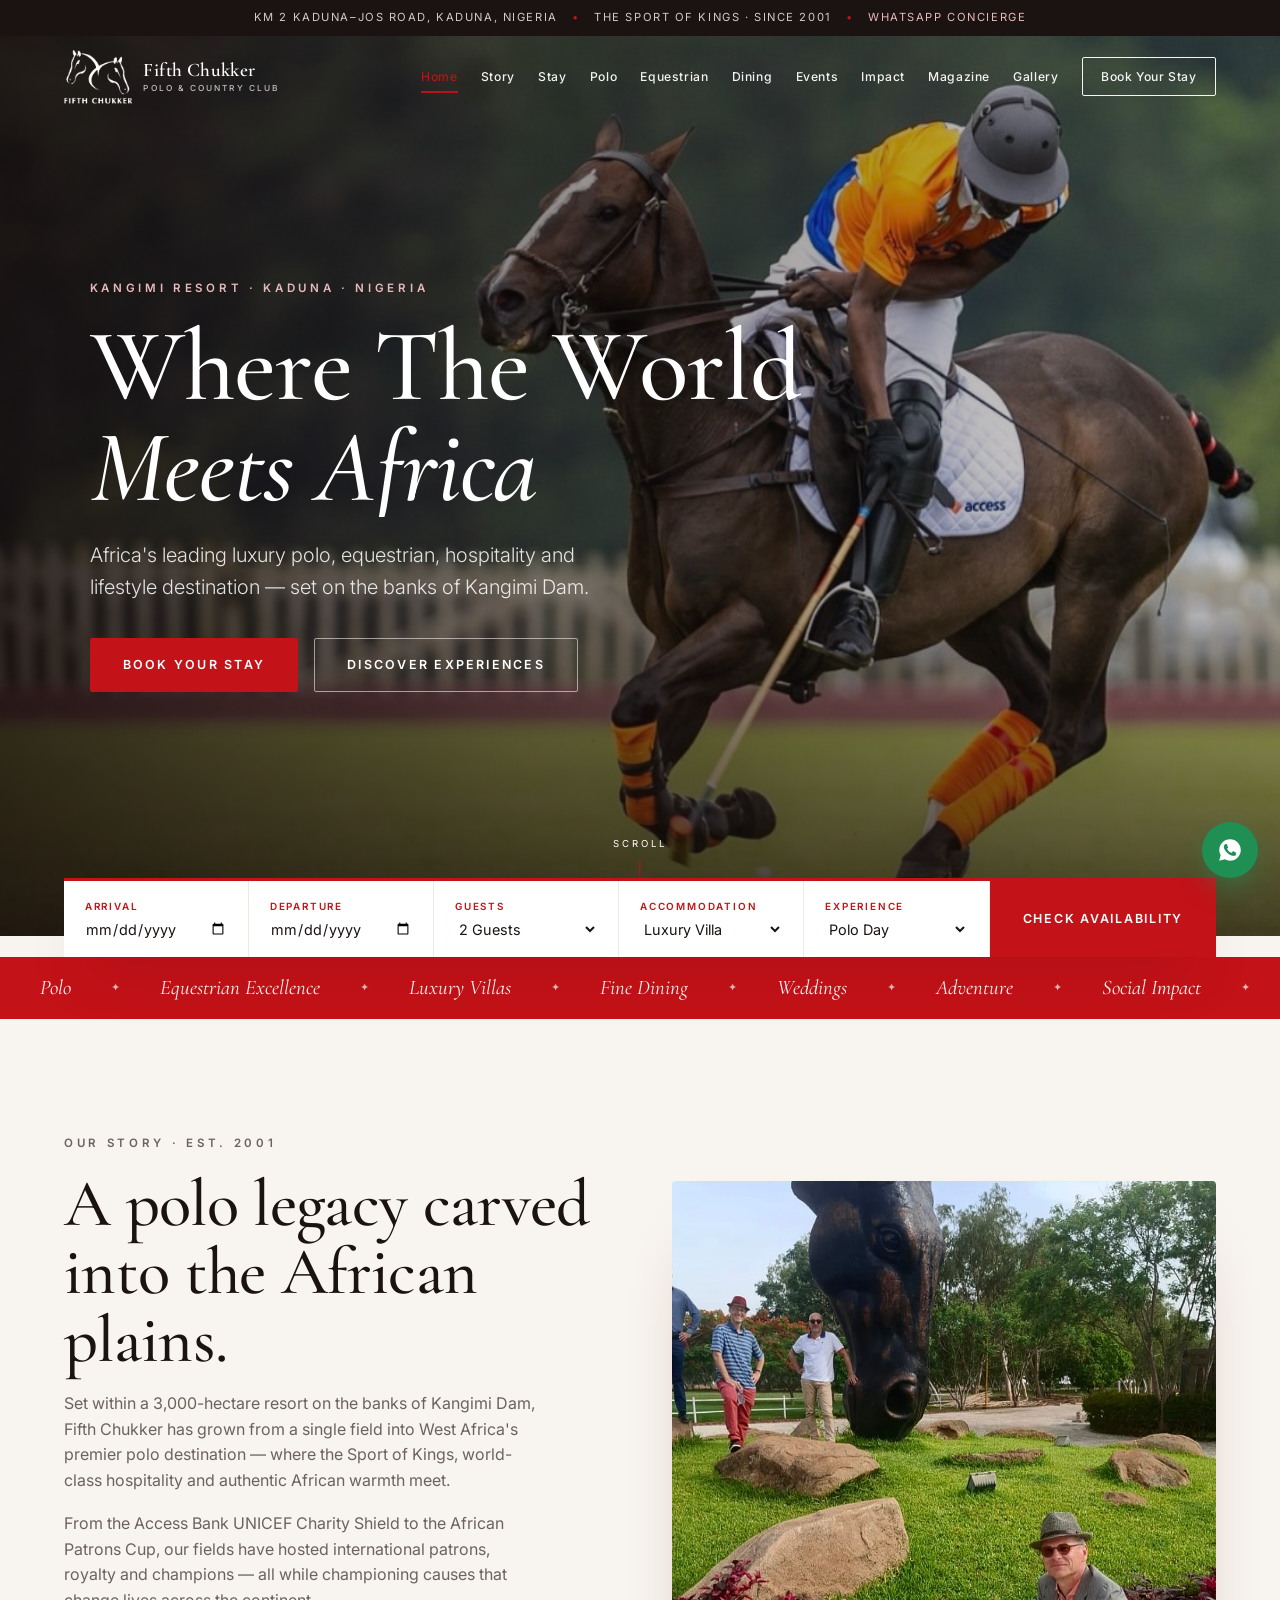
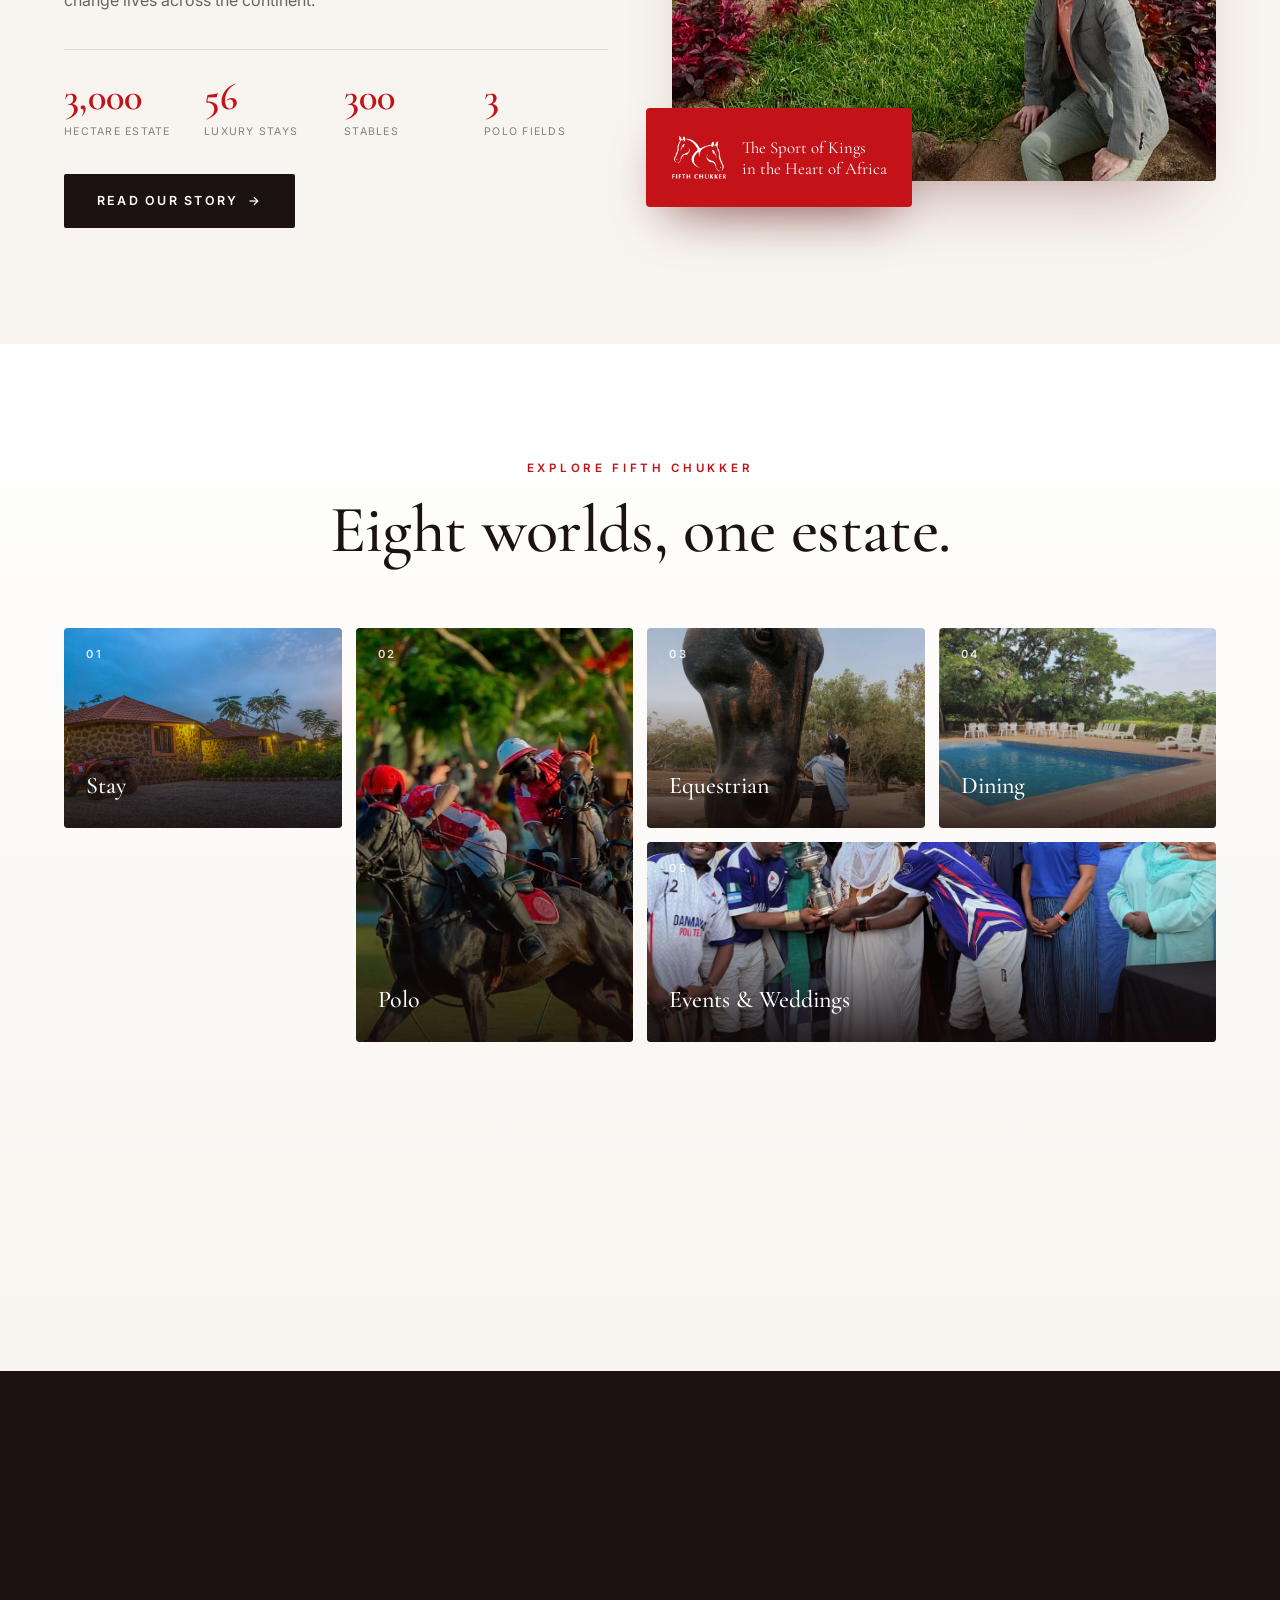
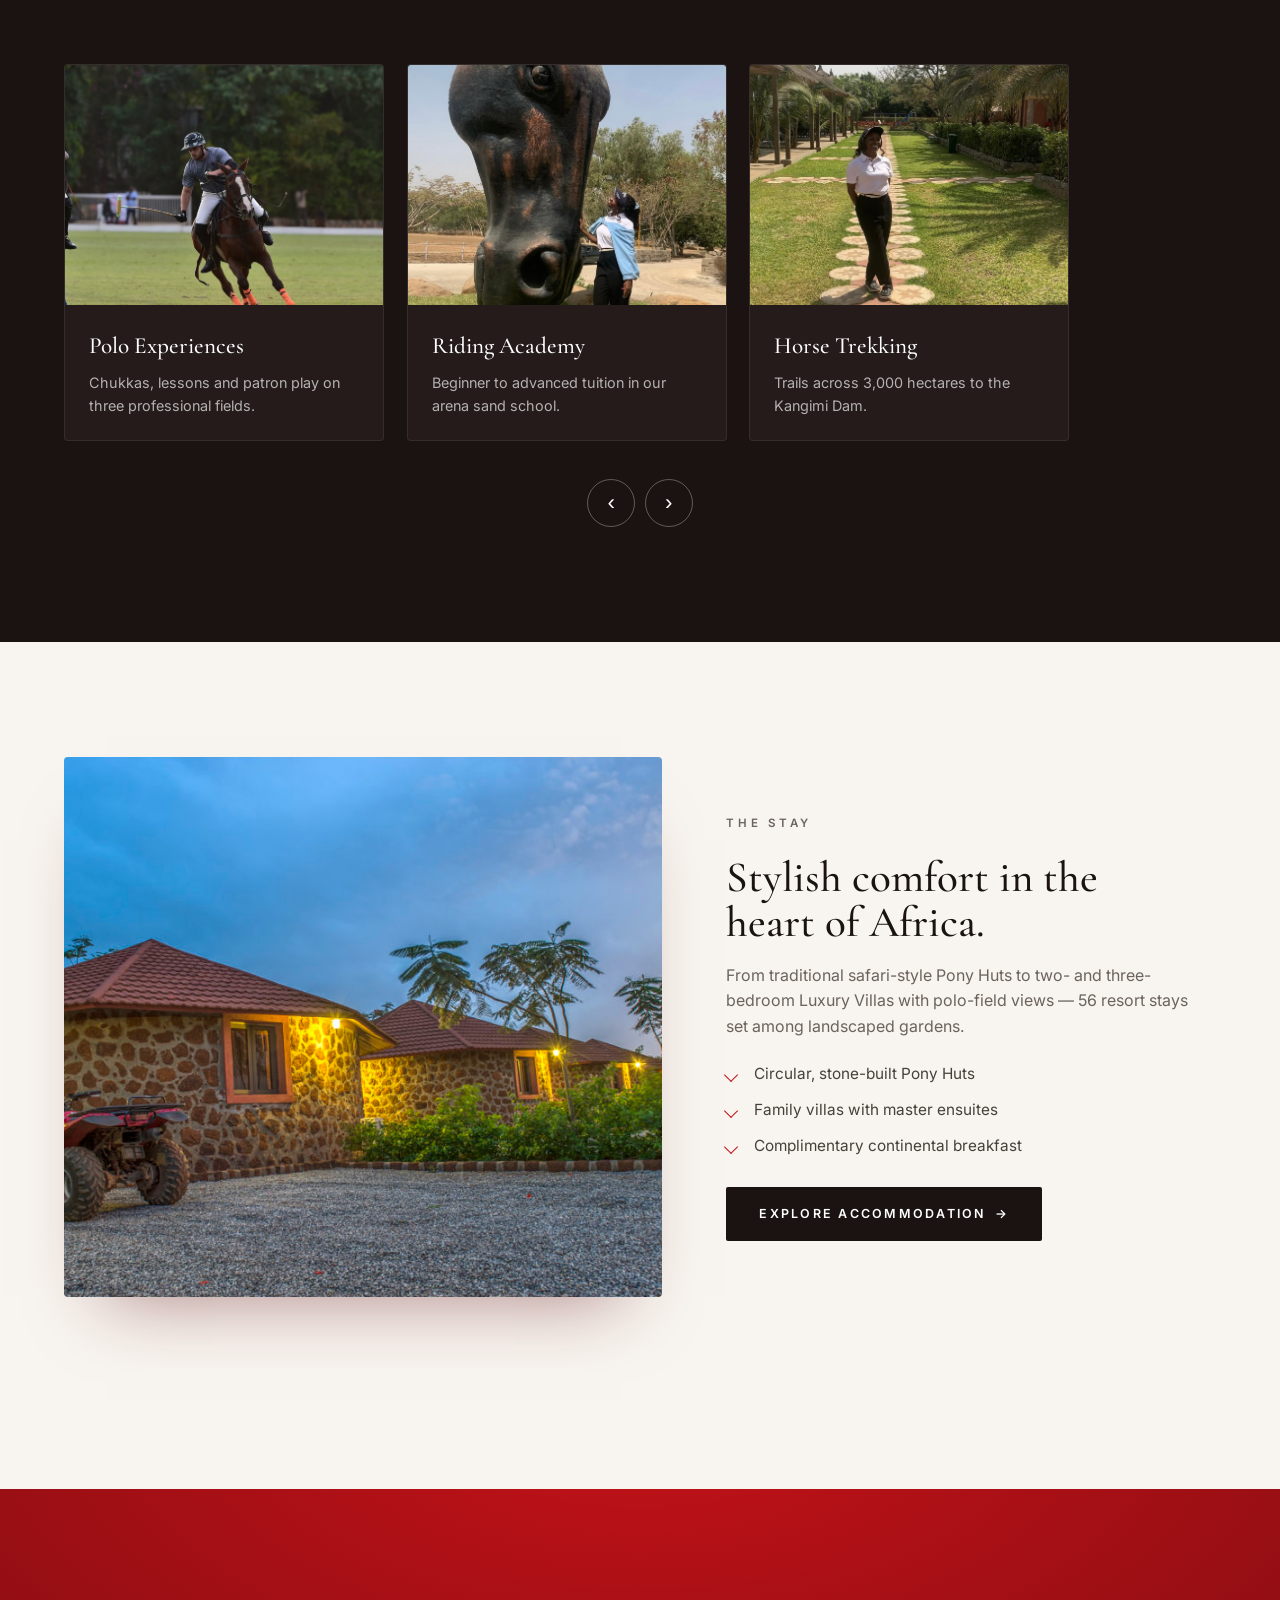
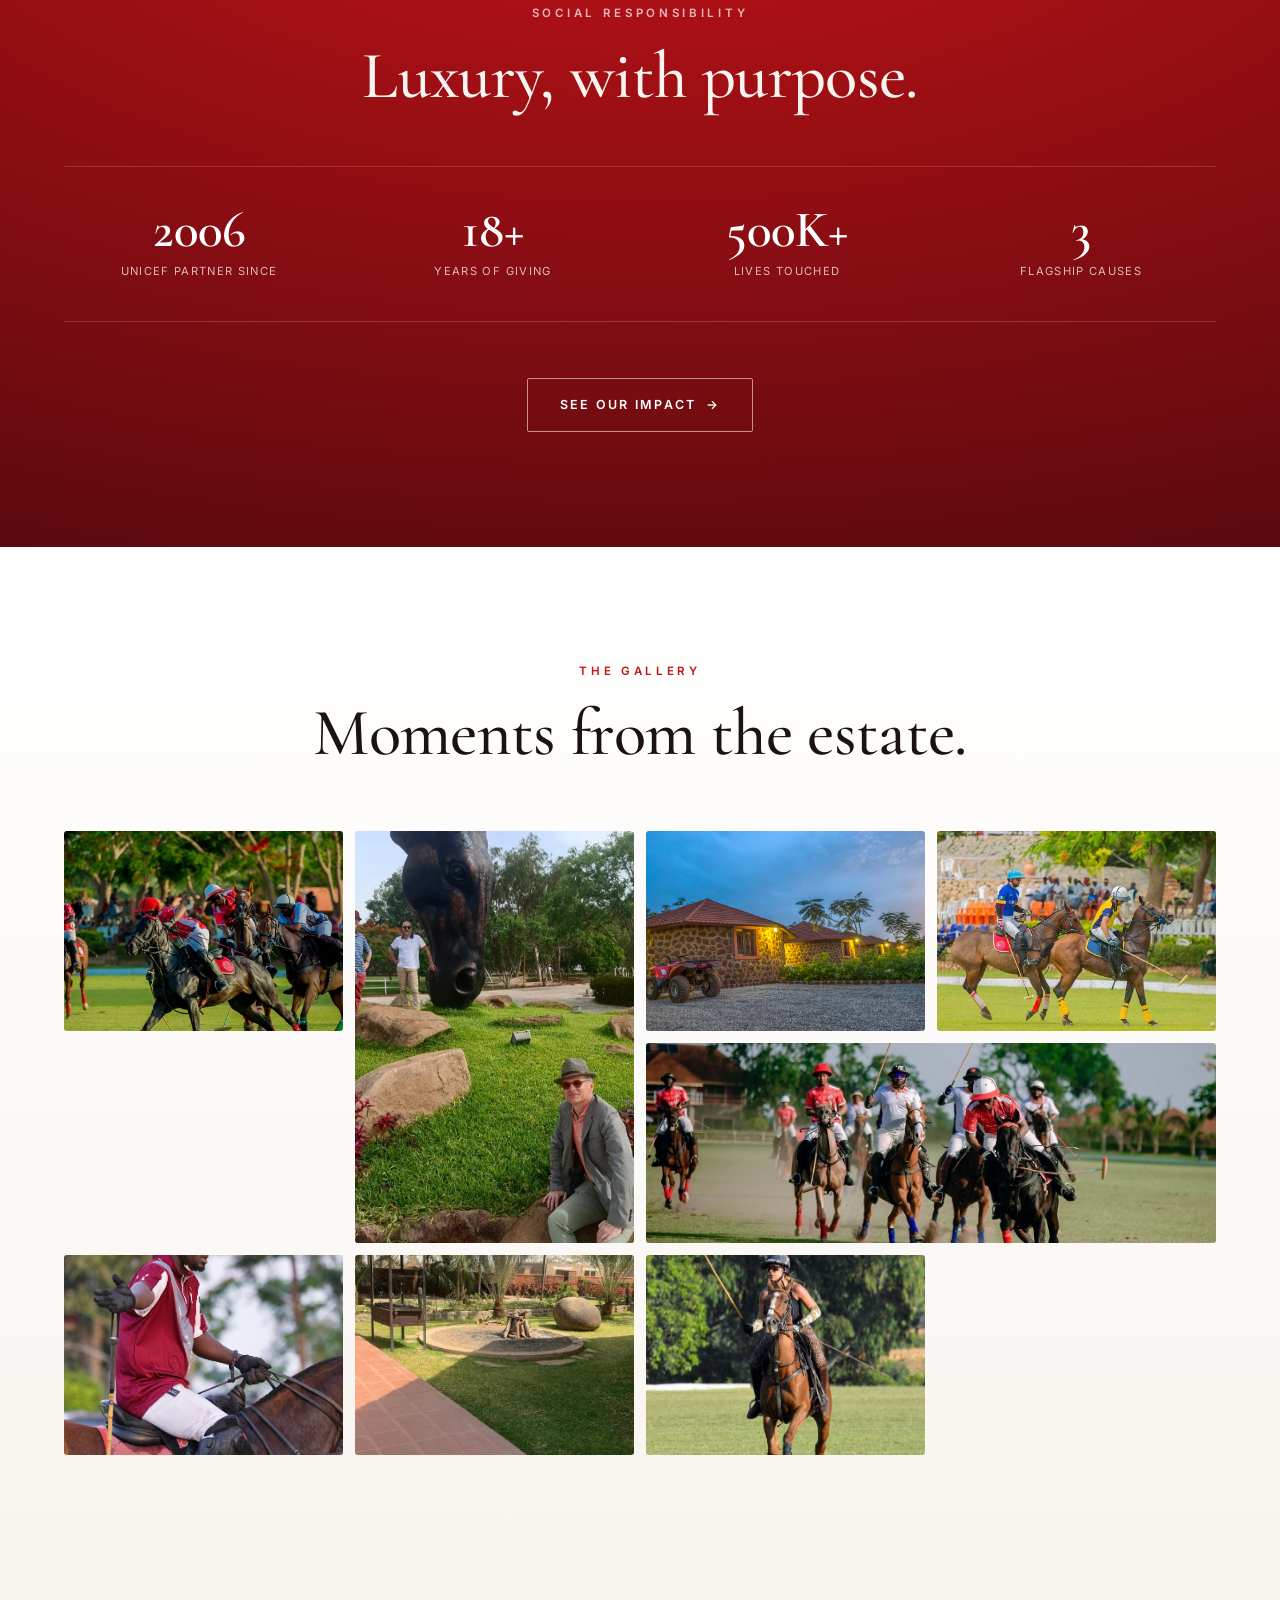
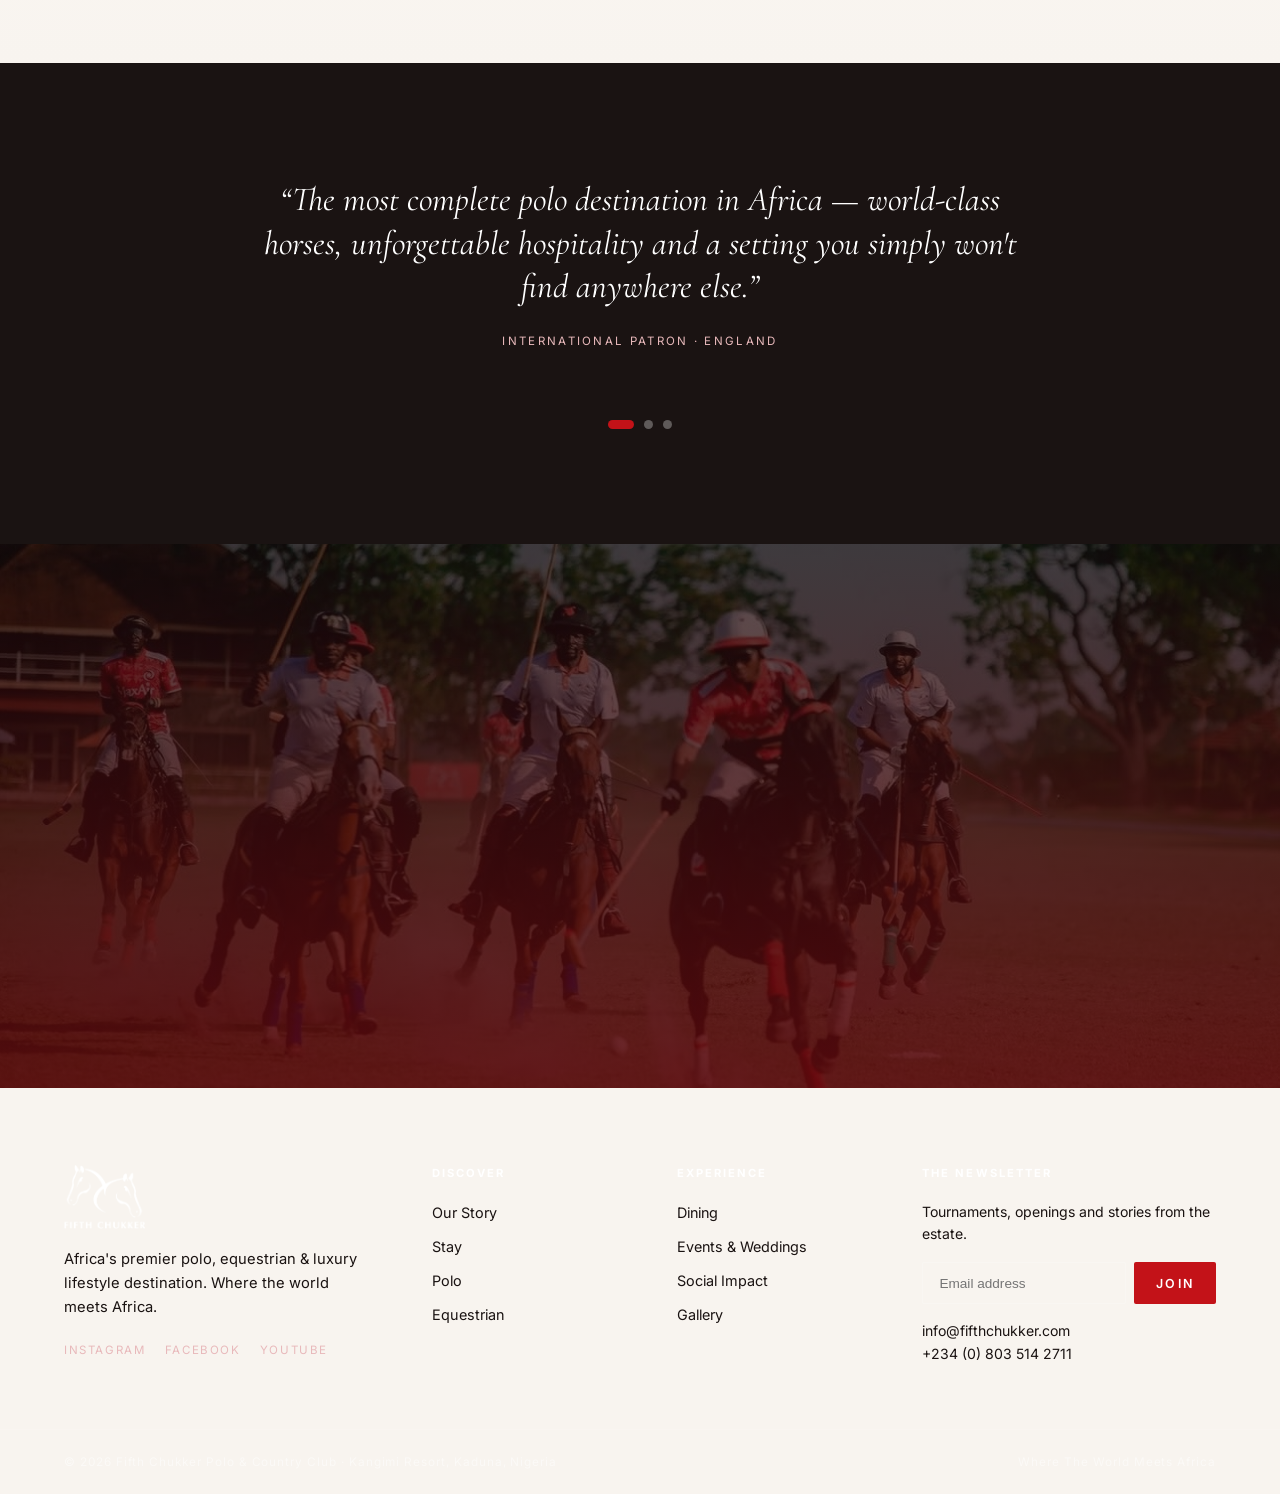
==== index.html @ cc351869 "Fifth Chukker luxury website — full multi-page site 11 pages (Home, Story, Stay, Polo, Equestrian, D" ====
<!DOCTYPE html>
<html lang="en">
<head>
<meta charset="UTF-8" />
<meta name="viewport" content="width=device-width, initial-scale=1.0" />
<title>Fifth Chukker — Africa's Premier Polo, Equestrian & Luxury Lifestyle Destination</title>
<meta name="description" content="Fifth Chukker Polo & Country Club — a world-class luxury polo, equestrian, hospitality and lifestyle destination within Kangimi Resort, Kaduna, Nigeria. Where the world meets Africa." />
<link rel="preconnect" href="https://fonts.googleapis.com" />
<link rel="preconnect" href="https://fonts.gstatic.com" crossorigin />
<link href="https://fonts.googleapis.com/css2?family=Cormorant+Garamond:ital,wght@0,400;0,500;0,600;1,400;1,500&family=Inter:wght@300;400;500;600&display=swap" rel="stylesheet" />
<link rel="preload" as="image" href="assets/hero-polo.jpg" />
<link rel="icon" href="assets/logo.png" />
<link rel="stylesheet" href="styles.css" />
<script src="partials.js" defer></script>
</head>
<body data-page="home">

<header id="site-header"></header>

<!-- ============ HERO (video) ============ -->
<section class="hero" id="home">
  <div class="hero__media">
    <img src="assets/hero-polo.jpg" alt="" class="hero__poster" />
    <video class="hero__video" autoplay muted loop playsinline preload="auto" poster="assets/hero-polo.jpg">
      <source src="assets/hero-video.mp4" type="video/mp4" />
    </video>
    <div class="hero__veil"></div>
  </div>

  <div class="hero__content">
    <p class="eyebrow eyebrow--light">Kangimi Resort · Kaduna · Nigeria</p>
    <h1 class="hero__title">
      <span class="line"><span class="word" style="animation-delay:.05s">Where</span> <span class="word" style="animation-delay:.15s">The</span> <span class="word" style="animation-delay:.25s">World</span></span>
      <span class="line"><em><span class="word" style="animation-delay:.4s">Meets</span> <span class="word" style="animation-delay:.5s">Africa</span></em></span>
    </h1>
    <p class="hero__sub">Africa's leading luxury polo, equestrian, hospitality and lifestyle
      destination — set on the banks of Kangimi Dam.</p>
    <div class="hero__actions">
      <a href="stay.html" class="btn btn--brand">Book Your Stay</a>
      <a href="#explore" class="btn btn--ghost">Discover Experiences</a>
    </div>
  </div>

  <a href="#booking" class="hero__scroll" aria-label="Scroll"><span>Scroll</span><i></i></a>
</section>

<!-- ============ BOOKING BAR ============ -->
<section class="booking" id="booking">
  <form class="booking__bar" data-fake>
    <div class="booking__field"><label>Arrival</label><input type="date" /></div>
    <div class="booking__field"><label>Departure</label><input type="date" /></div>
    <div class="booking__field"><label>Guests</label>
      <select><option>1 Guest</option><option selected>2 Guests</option><option>3 Guests</option><option>4 Guests</option><option>5+ Guests</option></select></div>
    <div class="booking__field"><label>Accommodation</label>
      <select><option>Luxury Villa</option><option>Pony Hut</option><option>Family Villa</option><option>Extended Stay</option></select></div>
    <div class="booking__field"><label>Experience</label>
      <select><option>Polo Day</option><option>Riding Academy</option><option>Horse Trek</option><option>Quad Safari</option><option>Wellness</option></select></div>
    <button class="btn btn--brand booking__submit" type="submit">Check Availability</button>
  </form>
</section>

<!-- ============ MARQUEE ============ -->
<div class="marquee" aria-hidden="true">
  <div class="marquee__track">
    <span>Polo</span><span>Equestrian Excellence</span><span>Luxury Villas</span><span>Fine Dining</span>
    <span>Weddings</span><span>Adventure</span><span>Social Impact</span><span>African Heritage</span>
    <span>Polo</span><span>Equestrian Excellence</span><span>Luxury Villas</span><span>Fine Dining</span>
    <span>Weddings</span><span>Adventure</span><span>Social Impact</span><span>African Heritage</span>
  </div>
</div>

<!-- ============ STORY ============ -->
<section class="section" id="story">
  <div class="split">
    <div class="split__text reveal">
      <p class="eyebrow">Our Story · Est. 2001</p>
      <h2 class="h-display">A polo legacy carved<br />into the African plains.</h2>
      <p>Set within a 3,000-hectare resort on the banks of Kangimi Dam, Fifth Chukker has grown
        from a single field into West Africa's premier polo destination — where the Sport of Kings,
        world-class hospitality and authentic African warmth meet.</p>
      <p>From the Access Bank UNICEF Charity Shield to the African Patrons Cup, our fields have
        hosted international patrons, royalty and champions — all while championing causes that
        change lives across the continent.</p>
      <div class="stats">
        <div class="stat"><span class="stat__num" data-count="3000">0</span><span class="stat__label">Hectare Estate</span></div>
        <div class="stat"><span class="stat__num" data-count="56">0</span><span class="stat__label">Luxury Stays</span></div>
        <div class="stat"><span class="stat__num" data-count="300">0</span><span class="stat__label">Stables</span></div>
        <div class="stat"><span class="stat__num" data-count="3">0</span><span class="stat__label">Polo Fields</span></div>
      </div>
      <div style="margin-top:2rem"><a href="about.html" class="btn btn--dark">Read Our Story <span class="btn-arrow">→</span></a></div>
    </div>
    <div class="split__media reveal">
      <img src="assets/statue-1.jpg" alt="The iconic Fifth Chukker horse sculpture" class="tilt" />
      <div class="badge">
        <img src="assets/logo.png" alt="" />
        <span class="badge-text">The Sport of Kings<br />in the Heart of Africa</span>
      </div>
    </div>
  </div>
</section>

<!-- ============ EXPLORE MOSAIC ============ -->
<section class="section section--cream" id="explore">
  <div class="section__head reveal">
    <p class="eyebrow eyebrow--center">Explore Fifth Chukker</p>
    <h2 class="h-display center">Eight worlds, one estate.</h2>
  </div>
  <div class="mosaic wrap">
    <a href="stay.html" class="ecard reveal" style="background-image:url('assets/huts-dusk.jpg')"><span class="ecard__index">01</span><span class="ecard__go">↗</span><span class="ecard__title">Stay</span></a>
    <a href="polo.html" class="ecard ecard--tall reveal" style="background-image:url('assets/polo-action-1.jpg')"><span class="ecard__index">02</span><span class="ecard__go">↗</span><span class="ecard__title">Polo</span></a>
    <a href="equestrian.html" class="ecard reveal" style="background-image:url('assets/statue-2.jpg')"><span class="ecard__index">03</span><span class="ecard__go">↗</span><span class="ecard__title">Equestrian</span></a>
    <a href="dining.html" class="ecard reveal" style="background-image:url('assets/pool.jpg')"><span class="ecard__index">04</span><span class="ecard__go">↗</span><span class="ecard__title">Dining</span></a>
    <a href="events.html" class="ecard ecard--wide reveal" style="background-image:url('assets/event-ceremony.jpg')"><span class="ecard__index">05</span><span class="ecard__go">↗</span><span class="ecard__title">Events &amp; Weddings</span></a>
    <a href="equestrian.html" class="ecard reveal" style="background-image:url('assets/grounds-garden.jpg')"><span class="ecard__index">06</span><span class="ecard__go">↗</span><span class="ecard__title">Adventure</span></a>
    <a href="impact.html" class="ecard reveal" style="background-image:url('assets/unicef-shield.jpg')"><span class="ecard__index">07</span><span class="ecard__go">↗</span><span class="ecard__title">Social Impact</span></a>
    <a href="magazine.html" class="ecard reveal" style="background-image:url('assets/polo-lady.jpg')"><span class="ecard__index">08</span><span class="ecard__go">↗</span><span class="ecard__title">Magazine</span></a>
  </div>
</section>

<!-- ============ SIGNATURE EXPERIENCES ============ -->
<section class="section--dark signature">
  <div class="section__head reveal">
    <p class="eyebrow eyebrow--center eyebrow--light">Signature Experiences</p>
    <h2 class="h-display center light">Something for every soul.</h2>
  </div>
  <div class="rail">
    <article class="xcard reveal"><img src="assets/polo-single.jpg" alt=""><div class="xcard__body"><h3>Polo Experiences</h3><p>Chukkas, lessons and patron play on three professional fields.</p></div></article>
    <article class="xcard reveal"><img src="assets/statue-2.jpg" alt=""><div class="xcard__body"><h3>Riding Academy</h3><p>Beginner to advanced tuition in our arena sand school.</p></div></article>
    <article class="xcard reveal"><img src="assets/grounds-path.jpg" alt=""><div class="xcard__body"><h3>Horse Trekking</h3><p>Trails across 3,000 hectares to the Kangimi Dam.</p></div></article>
    <article class="xcard reveal"><img src="assets/polo-action-4.jpg" alt=""><div class="xcard__body"><h3>Bike Polo</h3><p>Team-building and corporate polo with a twist.</p></div></article>
    <article class="xcard reveal"><img src="assets/grounds-garden.jpg" alt=""><div class="xcard__body"><h3>Quad Bike Safari</h3><p>Guided off-road adventure through the reserve.</p></div></article>
    <article class="xcard reveal"><img src="assets/pool.jpg" alt=""><div class="xcard__body"><h3>Pool &amp; Tennis</h3><p>Two all-weather courts and a poolside lounge.</p></div></article>
  </div>
  <div class="rail__nav">
    <button onclick="railScroll(this,-1)" aria-label="Previous">‹</button>
    <button onclick="railScroll(this,1)" aria-label="Next">›</button>
  </div>
</section>

<!-- ============ STAY PREVIEW ============ -->
<section class="section" id="stay">
  <div class="feature reveal">
    <div class="feature__media"><img src="assets/huts-dusk.jpg" alt="Pony Huts at dusk" class="tilt" /></div>
    <div class="feature__text">
      <p class="eyebrow">The Stay</p>
      <h3 class="h-mid">Stylish comfort in the<br />heart of Africa.</h3>
      <p>From traditional safari-style Pony Huts to two- and three-bedroom Luxury Villas with
        polo-field views — 56 resort stays set among landscaped gardens.</p>
      <ul class="ticks">
        <li>Circular, stone-built Pony Huts</li>
        <li>Family villas with master ensuites</li>
        <li>Complimentary continental breakfast</li>
      </ul>
      <a href="stay.html" class="btn btn--dark">Explore Accommodation <span class="btn-arrow">→</span></a>
    </div>
  </div>
</section>

<!-- ============ IMPACT BAND ============ -->
<section class="section--brand">
  <div class="section__head reveal">
    <p class="eyebrow eyebrow--center eyebrow--light">Social Responsibility</p>
    <h2 class="h-display center light">Luxury, with purpose.</h2>
  </div>
  <div class="metrics wrap reveal">
    <div class="metric"><span class="metric__num" data-count="2006" data-plain="1">0</span><span class="metric__label">UNICEF partner since</span></div>
    <div class="metric"><span class="metric__num" data-count="18" data-suffix="+">0</span><span class="metric__label">Years of giving</span></div>
    <div class="metric"><span class="metric__num" data-count="500" data-suffix="K+">0</span><span class="metric__label">Lives touched</span></div>
    <div class="metric"><span class="metric__num" data-count="3">0</span><span class="metric__label">Flagship causes</span></div>
  </div>
  <div style="text-align:center" class="reveal"><a href="impact.html" class="btn btn--ghost">See Our Impact <span class="btn-arrow">→</span></a></div>
</section>

<!-- ============ GALLERY PREVIEW ============ -->
<section class="section section--cream">
  <div class="section__head reveal">
    <p class="eyebrow eyebrow--center">The Gallery</p>
    <h2 class="h-display center">Moments from the estate.</h2>
  </div>
  <div class="ggrid reveal">
    <figure class="gitem" data-cat="polo"><img src="assets/polo-action-1.jpg" alt="Polo match"></figure>
    <figure class="gitem g-tall" data-cat="horses"><img src="assets/statue-1.jpg" alt="Horse sculpture"></figure>
    <figure class="gitem" data-cat="stay"><img src="assets/huts-dusk.jpg" alt="Pony huts"></figure>
    <figure class="gitem" data-cat="polo"><img src="assets/polo-action-2.jpg" alt="Polo crowd"></figure>
    <figure class="gitem g-wide" data-cat="polo"><img src="assets/polo-action-5.jpg" alt="Polo pack"></figure>
    <figure class="gitem" data-cat="people"><img src="assets/polo-player-1.jpg" alt="Polo player"></figure>
    <figure class="gitem" data-cat="estate"><img src="assets/grounds-garden.jpg" alt="Estate garden"></figure>
    <figure class="gitem" data-cat="people"><img src="assets/polo-lady.jpg" alt="Lady polo player"></figure>
  </div>
  <div style="text-align:center;margin-top:2.4rem" class="reveal"><a href="gallery.html" class="btn btn--dark">View Full Gallery <span class="btn-arrow">→</span></a></div>
</section>

<!-- ============ TESTIMONIALS ============ -->
<section class="section--dark quotes">
  <div class="quotes__rail">
    <blockquote class="quote is-active"><p>“The most complete polo destination in Africa — world-class horses, unforgettable hospitality and a setting you simply won't find anywhere else.”</p><cite>International Patron · England</cite></blockquote>
    <blockquote class="quote"><p>“We hosted our corporate retreat here and our team still talks about it. Polo by day, fine dining by night, magic throughout.”</p><cite>Group Executive · Lagos</cite></blockquote>
    <blockquote class="quote"><p>“A wedding under the flame trees with horses on the field — pure cinema. Fifth Chukker gave us the day of our lives.”</p><cite>Newlyweds · Abuja</cite></blockquote>
  </div>
  <div class="quotes__dots"></div>
</section>

<!-- ============ CTA BAND ============ -->
<section class="ctaband">
  <img src="assets/polo-golden.jpg" alt="" class="ctaband__bg" />
  <div class="ctaband__veil"></div>
  <div class="reveal">
    <p class="eyebrow eyebrow--center eyebrow--light">Begin Your Story</p>
    <h2 class="h-display light">Where the world<br />meets Africa.</h2>
    <p>Reserve your stay, plan an event, or join us on the field. Our concierge is ready.</p>
    <div class="hero__actions" style="justify-content:center">
      <a href="stay.html" class="btn btn--brand">Book Your Stay</a>
      <a href="contact.html" class="btn btn--ghost">Contact Concierge</a>
    </div>
  </div>
</section>

<footer id="site-footer"></footer>
</body>
</html>
---- styles.css ----
/* =========================================================
   FIFTH CHUKKER — Polo & Country Club
   Global stylesheet · brand red #C31218
   ========================================================= */
:root{
  --brand:#C31218;        /* logo red */
  --brand-2:#9E0E13;      /* deeper red */
  --wine:#5A0A0E;         /* darkest red */
  --ink:#1A1312;          /* warm near-black */
  --charcoal:#241b1a;
  --ivory:#F8F4EF;
  --cream:#FBF8F4;
  --sand:#EBE1D4;
  --stone:#C2B8AD;
  --gold:#B68A3E;         /* restrained luxury accent */
  --muted:#6c635d;
  --serif:'Cormorant Garamond', Georgia, serif;
  --sans:'Inter', system-ui, sans-serif;
  --ease:cubic-bezier(.22,.61,.36,1);
  --maxw:1280px;
}
*{box-sizing:border-box;margin:0;padding:0}
html{scroll-behavior:smooth}
body{font-family:var(--sans);color:var(--ink);background:var(--ivory);line-height:1.6;
  -webkit-font-smoothing:antialiased;overflow-x:hidden}
img{display:block;width:100%;height:100%;object-fit:cover}
a{color:inherit;text-decoration:none}
em{font-style:italic}
::selection{background:var(--brand);color:#fff}

/* ---------- scroll progress ---------- */
.progress{position:fixed;top:0;left:0;height:3px;width:0;z-index:100;
  background:linear-gradient(90deg,var(--brand),var(--gold))}

/* ---------- typography ---------- */
.h-display{font-family:var(--serif);font-weight:500;line-height:1.02;
  font-size:clamp(2.4rem,5.2vw,4.4rem);letter-spacing:-.01em}
.h-mid{font-family:var(--serif);font-weight:500;line-height:1.05;font-size:clamp(1.8rem,3.4vw,2.7rem)}
.center{text-align:center}.light{color:var(--ivory)}.light-muted{color:rgba(248,244,239,.78)}
.eyebrow{font-family:var(--sans);font-size:.72rem;font-weight:600;letter-spacing:.32em;
  text-transform:uppercase;color:var(--brand);margin-bottom:1.2rem}
.eyebrow--center{text-align:center}
.eyebrow--light{color:#e8b9bb}.eyebrow--gold{color:var(--gold)}
.section{padding:clamp(4.5rem,9vw,8rem) clamp(1.2rem,5vw,4rem);max-width:var(--maxw);margin:0 auto}
.section__head{max-width:780px;margin:0 auto clamp(2.5rem,5vw,4rem)}
.section__lede{max-width:640px;margin:1.2rem auto 0;color:var(--muted);font-size:1.05rem}
.section--cream{background:linear-gradient(180deg,#fff,var(--ivory))}
.section--dark{background:var(--ink);color:#fff;padding:clamp(4.5rem,9vw,8rem) clamp(1.2rem,5vw,4rem)}
.section--dark .section__head{max-width:780px;margin:0 auto clamp(2.5rem,5vw,4rem)}
.section--brand{background:radial-gradient(130% 120% at 50% -10%,var(--brand),var(--wine));color:#fff;
  padding:clamp(4.5rem,9vw,8rem) clamp(1.2rem,5vw,4rem)}
.section--brand .section__head{max-width:780px;margin:0 auto clamp(2.5rem,5vw,3.5rem)}
.wrap{max-width:var(--maxw);margin:0 auto}

/* ---------- buttons ---------- */
.btn{display:inline-flex;align-items:center;justify-content:center;gap:.6rem;font-family:var(--sans);
  font-size:.78rem;font-weight:600;letter-spacing:.18em;text-transform:uppercase;padding:1rem 2rem;
  border:1px solid transparent;cursor:pointer;transition:.4s var(--ease);border-radius:2px}
.btn--brand{background:var(--brand);color:#fff}
.btn--brand:hover{background:var(--brand-2);transform:translateY(-2px);box-shadow:0 14px 32px -12px rgba(195,18,24,.6)}
.btn--ghost{border-color:rgba(255,255,255,.55);color:#fff}
.btn--ghost:hover{background:#fff;color:var(--brand)}
.btn--ghost-dark{border-color:var(--brand);color:var(--brand)}
.btn--ghost-dark:hover{background:var(--brand);color:#fff}
.btn--dark{background:var(--ink);color:#fff}
.btn--dark:hover{background:var(--brand);transform:translateY(-2px)}
.btn--block{width:100%}
.btn-arrow{transition:transform .35s var(--ease)}
.btn:hover .btn-arrow{transform:translateX(4px)}

/* ---------- topbar ---------- */
.topbar{background:var(--ink);color:rgba(248,244,239,.82);font-size:.7rem;letter-spacing:.14em;
  text-transform:uppercase;display:flex;gap:.9rem;align-items:center;justify-content:center;
  padding:.55rem 1rem;flex-wrap:wrap}
.topbar__dot{color:var(--brand)}
.topbar__link{color:#e8b9bb}.topbar__link:hover{color:#fff}

/* ---------- nav ---------- */
.nav{position:sticky;top:0;z-index:50;background:transparent;transition:.45s var(--ease)}
.nav.scrolled{background:rgba(248,244,239,.97);box-shadow:0 1px 0 rgba(0,0,0,.07);backdrop-filter:blur(10px)}
.nav__inner{max-width:1400px;margin:0 auto;display:flex;align-items:center;justify-content:space-between;
  padding:.9rem clamp(1.2rem,5vw,4rem)}
.brand{display:flex;align-items:center;gap:.7rem}
.brand__logo{width:auto;height:54px;width:auto;transition:.4s}
.brand__logo--white{filter:brightness(0) invert(1)}
.nav:not(.scrolled) .brand__logo{filter:brightness(0) invert(1)}
.nav.scrolled .brand__logo{filter:none}
.brand__txt{display:flex;flex-direction:column;line-height:1;color:#fff;transition:.4s}
.nav.scrolled .brand__txt{color:var(--ink)}
.brand__txt b{font-family:var(--serif);font-size:1.2rem;font-weight:600;letter-spacing:.02em}
.brand__txt small{font-size:.52rem;font-weight:500;letter-spacing:.26em;text-transform:uppercase;opacity:.72;margin-top:.25rem}
.nav__links{display:flex;align-items:center;gap:1.45rem}
.nav__links a{position:relative;font-size:.76rem;font-weight:500;letter-spacing:.05em;color:#fff;opacity:.94;transition:.3s}
.nav.scrolled .nav__links a{color:var(--ink)}
.nav__links a:not(.nav__cta)::after{content:"";position:absolute;left:0;bottom:-6px;width:0;height:1.5px;
  background:var(--brand);transition:.35s var(--ease)}
.nav__links a:not(.nav__cta):hover::after,.nav__links a.is-active::after{width:100%}
.nav__links a:hover{color:var(--brand)}
.nav.scrolled .nav__links a.is-active,.nav__links a.is-active{color:var(--brand)}
.nav__cta{border:1px solid currentColor;padding:.55rem 1.15rem;border-radius:2px;color:#fff!important}
.nav.scrolled .nav__cta{color:var(--brand)!important;border-color:var(--brand)}
.nav__cta:hover{background:var(--brand);color:#fff!important;border-color:var(--brand)}
.nav__burger{display:none;flex-direction:column;gap:5px;background:none;border:0;cursor:pointer;padding:6px;z-index:56}
.nav__burger span{width:26px;height:2px;background:#fff;transition:.3s}
.nav.scrolled .nav__burger span{background:var(--ink)}
.nav__burger.open span{background:#fff}
.nav__burger.open span:nth-child(1){transform:translateY(7px) rotate(45deg)}
.nav__burger.open span:nth-child(2){opacity:0}
.nav__burger.open span:nth-child(3){transform:translateY(-7px) rotate(-45deg)}

/* ========== HOME HERO (video) ========== */
.hero{position:relative;height:100vh;min-height:640px;display:flex;align-items:center;
  margin-top:calc(-1 * (54px + 1.8rem));padding:0 clamp(1.2rem,7vw,7rem);overflow:hidden}
.hero__media{position:absolute;inset:0;z-index:-2;background:#1A1312}
.hero__media img,.hero__media video{position:absolute;inset:0;width:100%;height:100%;object-fit:cover}
.hero__poster{z-index:1;transition:opacity 1.2s var(--ease)}
.hero__video{z-index:2;opacity:0;transition:opacity 1.4s var(--ease)}
.hero__video.ready{opacity:1}
.hero__veil{position:absolute;inset:0;z-index:3;
  background:linear-gradient(100deg,rgba(20,10,10,.8) 0%,rgba(20,10,10,.42) 45%,rgba(20,10,10,.12) 100%),
             linear-gradient(0deg,rgba(20,10,10,.72),transparent 42%)}
.hero__content{position:relative;z-index:4;max-width:760px;color:#fff}
.hero__title{font-family:var(--serif);font-weight:500;font-size:clamp(2.9rem,8vw,6.6rem);line-height:.98;
  letter-spacing:-.01em;margin:.4rem 0 1.4rem}
.hero__title em{color:#fff}
.hero__title .word{display:inline-block;opacity:0;transform:translateY(110%) rotate(4deg);
  animation:wordUp .9s var(--ease) forwards}
.hero__title .line{display:block;overflow:hidden}
@keyframes wordUp{to{opacity:1;transform:none}}
.hero__sub{font-size:clamp(1rem,1.6vw,1.25rem);max-width:540px;color:rgba(255,255,255,.86);font-weight:300;margin-bottom:2.2rem;
  opacity:0;animation:fadeUp .8s var(--ease) .7s forwards}
.hero__actions{display:flex;gap:1rem;flex-wrap:wrap;opacity:0;animation:fadeUp .8s var(--ease) .9s forwards}
@keyframes fadeUp{from{opacity:0;transform:translateY(20px)}to{opacity:1;transform:none}}
.hero__scroll{position:absolute;bottom:1.8rem;left:50%;transform:translateX(-50%);z-index:4;
  display:flex;flex-direction:column;align-items:center;gap:.6rem;color:#fff;font-size:.6rem;letter-spacing:.3em;text-transform:uppercase}
.hero__scroll i{width:1px;height:46px;background:linear-gradient(var(--brand),transparent);animation:scrolldown 2s var(--ease) infinite}
@keyframes scrolldown{0%{transform:scaleY(0);transform-origin:top}45%{transform:scaleY(1);transform-origin:top}
  55%{transform:scaleY(1);transform-origin:bottom}100%{transform:scaleY(0);transform-origin:bottom}}
.hero__sound{position:absolute;right:clamp(1.2rem,5vw,3rem);bottom:2rem;z-index:5;width:44px;height:44px;border-radius:50%;
  border:1px solid rgba(255,255,255,.4);background:rgba(0,0,0,.25);color:#fff;cursor:pointer;display:none}

/* ========== PAGE HERO (inner pages) ========== */
.phero{position:relative;height:60vh;min-height:440px;display:flex;align-items:flex-end;
  margin-top:calc(-1 * (54px + 1.8rem));padding:0 clamp(1.2rem,7vw,6rem) clamp(2.5rem,5vw,4rem);overflow:hidden}
.phero__media{position:absolute;inset:0;z-index:-2;background:#1A1312}
.phero__media img,.phero__media video{position:absolute;inset:0;width:100%;height:100%;object-fit:cover}
.phero__veil{position:absolute;inset:0;z-index:1;
  background:linear-gradient(0deg,rgba(20,10,10,.82),rgba(20,10,10,.25) 60%,rgba(20,10,10,.45))}
.phero__content{position:relative;z-index:2;max-width:820px;color:#fff}
.phero__title{font-family:var(--serif);font-weight:500;font-size:clamp(2.6rem,6.5vw,5rem);line-height:1;margin:.5rem 0 .9rem}
.phero__sub{font-size:clamp(1rem,1.5vw,1.2rem);max-width:560px;color:rgba(255,255,255,.85);font-weight:300}
.crumbs{font-size:.7rem;letter-spacing:.18em;text-transform:uppercase;color:#e8b9bb;margin-top:1.4rem}
.crumbs a:hover{color:#fff}

/* ---------- marquee ---------- */
.marquee{background:var(--brand);color:#fff;overflow:hidden;white-space:nowrap;padding:.9rem 0;display:flex}
.marquee__track{display:inline-flex;gap:2.5rem;align-items:center;animation:marq 28s linear infinite;padding-left:2.5rem}
.marquee span{font-family:var(--serif);font-size:1.3rem;font-style:italic;display:inline-flex;gap:2.5rem;align-items:center}
.marquee span::after{content:"✦";font-size:.7rem;color:#e8b9bb;font-style:normal}
@keyframes marq{to{transform:translateX(-50%)}}

/* ---------- booking bar ---------- */
.booking{position:relative;z-index:5;max-width:var(--maxw);margin:-3.6rem auto 0;padding:0 clamp(1.2rem,5vw,4rem)}
.booking__bar{background:#fff;box-shadow:0 30px 60px -28px rgba(90,10,14,.35);border-top:3px solid var(--brand);
  display:grid;grid-template-columns:repeat(5,1fr) auto}
.booking__field{display:flex;flex-direction:column;gap:.35rem;padding:1.1rem 1.3rem;border-right:1px solid #eeeae3}
.booking__field label{font-size:.62rem;letter-spacing:.18em;text-transform:uppercase;color:var(--brand);font-weight:600}
.booking__field input,.booking__field select{border:0;font-family:var(--sans);font-size:.9rem;color:var(--ink);background:none;outline:none;width:100%}
.booking__submit{border-radius:0;letter-spacing:.14em}

/* ---------- story / split ---------- */
.split{display:grid;grid-template-columns:1fr 1fr;gap:clamp(2rem,5vw,5rem);align-items:center}
.split--rev .split__media{order:2}
.split__text p{color:var(--muted);margin-bottom:1.1rem;max-width:48ch}
.split__media{position:relative}
.split__media img{border-radius:4px;height:clamp(400px,52vw,600px);box-shadow:0 40px 70px -42px rgba(90,10,14,.45)}
.split__text h2,.split__text h3{margin:.4rem 0 1.1rem}
.tilt{transition:transform .4s var(--ease)}

.stats{display:grid;grid-template-columns:repeat(4,1fr);gap:1rem;margin-top:2.2rem;border-top:1px solid #e3d9cc;padding-top:1.8rem}
.stat__num{display:block;font-family:var(--serif);font-size:clamp(1.8rem,3vw,2.6rem);color:var(--brand);font-weight:600;line-height:1}
.stat__label{font-size:.66rem;letter-spacing:.12em;text-transform:uppercase;color:#8a8077}
.badge{position:absolute;bottom:-26px;left:-26px;background:var(--brand);color:#fff;padding:1.4rem 1.6rem;
  display:flex;align-items:center;gap:1rem;border-radius:4px;box-shadow:0 24px 50px -20px rgba(90,10,14,.6);max-width:300px}
.badge img{width:54px;height:54px;object-fit:contain;filter:brightness(0) invert(1)}
.badge-text{font-family:var(--serif);font-size:1.05rem;line-height:1.25}

/* ---------- explore mosaic ---------- */
.mosaic{display:grid;grid-template-columns:repeat(4,1fr);grid-auto-rows:200px;gap:14px}
.ecard{position:relative;background-size:cover;background-position:center;border-radius:4px;overflow:hidden;
  display:flex;align-items:flex-end;padding:1.4rem;color:#fff;isolation:isolate;transition:.5s var(--ease)}
.ecard::before{content:"";position:absolute;inset:0;z-index:-1;
  background:linear-gradient(0deg,rgba(20,10,10,.85),rgba(20,10,10,.05) 65%);transition:.5s var(--ease)}
.ecard:hover::before{background:linear-gradient(0deg,rgba(195,18,24,.6),rgba(20,10,10,.2))}
.ecard:hover{transform:translateY(-3px)}
.ecard--tall{grid-row:span 2}.ecard--wide{grid-column:span 2}
.ecard__index{position:absolute;top:1.1rem;left:1.4rem;font-size:.7rem;letter-spacing:.2em;opacity:.85;font-weight:600}
.ecard__title{font-family:var(--serif);font-size:1.5rem;font-weight:500;transition:.4s var(--ease)}
.ecard__go{position:absolute;top:1.1rem;right:1.4rem;opacity:0;transform:translate(-6px,6px);transition:.4s var(--ease);font-size:1.1rem}
.ecard:hover .ecard__go{opacity:1;transform:none}
.ecard:hover .ecard__title{transform:translateX(6px)}

/* ---------- rail ---------- */
.signature{position:relative}
.rail{display:flex;gap:1.4rem;overflow-x:auto;scroll-snap-type:x mandatory;padding:.5rem .2rem 1.4rem;
  max-width:var(--maxw);margin:0 auto;scrollbar-width:none}
.rail::-webkit-scrollbar{display:none}
.xcard{flex:0 0 320px;scroll-snap-align:start;background:var(--charcoal);border-radius:4px;overflow:hidden;
  border:1px solid rgba(255,255,255,.08)}
.xcard img{height:240px;transition:.7s var(--ease)}
.xcard:hover img{transform:scale(1.06)}
.xcard__body{padding:1.4rem 1.5rem}
.xcard__body h3{font-family:var(--serif);font-size:1.45rem;font-weight:500;margin-bottom:.4rem}
.xcard__body p{color:rgba(255,255,255,.66);font-size:.9rem}
.rail__nav{display:flex;gap:.6rem;justify-content:center;margin-top:1rem}
.rail__nav button{width:48px;height:48px;border-radius:50%;border:1px solid rgba(255,255,255,.3);background:none;color:#fff;font-size:1.4rem;cursor:pointer;transition:.3s}
.rail__nav button:hover{background:var(--brand);border-color:var(--brand);color:#fff}
.section--cream .rail__nav button,.section--ivory .rail__nav button{border-color:#d9cfc2;color:var(--ink)}
.section--cream .rail__nav button:hover{background:var(--brand);color:#fff;border-color:var(--brand)}

/* ---------- feature blocks ---------- */
.feature{display:grid;grid-template-columns:1.1fr .9fr;gap:clamp(2rem,5vw,4.5rem);align-items:center;margin-bottom:clamp(3rem,6vw,5.5rem)}
.feature--rev .feature__media{order:2}
.feature__media img{height:clamp(360px,46vw,540px);border-radius:4px;box-shadow:0 40px 70px -42px rgba(90,10,14,.5)}
.feature__text h3{margin:.4rem 0 1.1rem}
.feature__text p{color:var(--muted);margin-bottom:1.4rem;max-width:48ch}
.ticks{list-style:none;margin-bottom:1.8rem;display:grid;gap:.7rem}
.ticks li{position:relative;padding-left:1.7rem;color:#46403a;font-size:.96rem}
.ticks li::before{content:"";position:absolute;left:0;top:.55em;width:9px;height:9px;border:1.5px solid var(--brand);border-top:0;border-right:0;transform:rotate(-45deg)}

/* ---------- card grid ---------- */
.cardgrid{display:grid;grid-template-columns:repeat(3,1fr);gap:1.4rem}
.cardgrid--2{grid-template-columns:repeat(2,1fr)}
.cardgrid--4{grid-template-columns:repeat(4,1fr)}
.card{background:#fff;border-radius:4px;overflow:hidden;box-shadow:0 18px 40px -28px rgba(0,0,0,.28);transition:.4s var(--ease)}
.card:hover{transform:translateY(-5px);box-shadow:0 30px 50px -28px rgba(90,10,14,.35)}
.card img{height:210px}
.card__body{padding:1.3rem 1.5rem 1.7rem}
.card__body h4,.card__body h3{font-family:var(--serif);font-size:1.35rem;font-weight:500;margin-bottom:.4rem}
.card__body p{color:var(--muted);font-size:.92rem}
.card__tag{font-size:.62rem;letter-spacing:.18em;text-transform:uppercase;color:var(--brand);font-weight:600;display:block;margin-bottom:.5rem}
.card--dark{background:var(--charcoal);border:1px solid rgba(255,255,255,.08)}
.card--dark .card__body h3,.card--dark .card__body h4{color:#fff}
.card--dark .card__body p{color:rgba(255,255,255,.66)}

/* ---------- pillars / icon list ---------- */
.pillars{display:grid;grid-template-columns:repeat(3,1fr);gap:1.6rem}
.pillar{border:1px solid #e6dccf;border-radius:4px;padding:2rem 1.8rem;transition:.4s var(--ease);background:#fff}
.pillar:hover{border-color:var(--brand);transform:translateY(-4px);box-shadow:0 24px 44px -28px rgba(90,10,14,.3)}
.pillar h3,.pillar h4{font-family:var(--serif);font-size:1.45rem;font-weight:500;margin-bottom:.6rem;color:var(--brand)}
.pillar p{color:var(--muted);font-size:.94rem}
.section--brand .pillar,.section--dark .pillar{background:rgba(255,255,255,.04);border-color:rgba(255,255,255,.16)}
.section--brand .pillar h3,.section--dark .pillar h3,.section--brand .pillar h4,.section--dark .pillar h4{color:#fff}
.section--brand .pillar p,.section--dark .pillar p{color:rgba(255,255,255,.78)}
.section--brand .pillar:hover,.section--dark .pillar:hover{border-color:#fff;background:rgba(255,255,255,.07)}

/* ---------- split media cards (dining etc) ---------- */
.dgrid{display:grid;grid-template-columns:1.4fr 1fr;grid-template-rows:auto auto;gap:1.4rem}
.dcard{position:relative;background-size:cover;background-position:center;border-radius:4px;min-height:260px;
  overflow:hidden;display:flex;align-items:flex-end;color:#fff;isolation:isolate}
.dcard::before{content:"";position:absolute;inset:0;z-index:-1;background:linear-gradient(0deg,rgba(20,10,10,.85),transparent 60%)}
.dcard--lg{grid-row:span 2;min-height:540px}
.dcard__body{padding:1.6rem 1.8rem}
.dcard__body h3{font-family:var(--serif);font-size:1.7rem;font-weight:500;margin-bottom:.3rem}
.dcard__body p{color:rgba(255,255,255,.8);font-size:.92rem;max-width:34ch}

/* ---------- metrics ---------- */
.metrics{display:grid;grid-template-columns:repeat(4,1fr);gap:1.5rem;text-align:center;
  border-top:1px solid rgba(255,255,255,.16);border-bottom:1px solid rgba(255,255,255,.16);padding:2.4rem 0;margin-bottom:clamp(2.5rem,5vw,3.5rem)}
.metric__num{display:block;font-family:var(--serif);font-size:clamp(2.2rem,4vw,3.4rem);color:#fff;font-weight:600;line-height:1}
.section--brand .metric__num{color:#fff}
.metric__label{font-size:.7rem;letter-spacing:.12em;text-transform:uppercase;color:rgba(255,255,255,.72)}

/* ---------- timeline ---------- */
.timeline{max-width:780px;margin:0 auto;position:relative;padding-left:2rem}
.timeline::before{content:"";position:absolute;left:6px;top:6px;bottom:6px;width:2px;background:linear-gradient(var(--brand),var(--sand))}
.tline{position:relative;padding:0 0 2.4rem 1.6rem}
.tline::before{content:"";position:absolute;left:-1.6px;top:6px;width:14px;height:14px;border-radius:50%;background:var(--brand);transform:translateX(-50%);box-shadow:0 0 0 4px var(--ivory)}
.tline h4{font-family:var(--serif);font-size:1.5rem;font-weight:600;color:var(--brand)}
.tline span{font-size:.7rem;letter-spacing:.18em;text-transform:uppercase;color:#8a8077;font-weight:600}
.tline p{color:var(--muted);margin-top:.4rem;max-width:52ch}

/* ---------- tags ---------- */
.tags{display:flex;flex-wrap:wrap;gap:.6rem}
.tags span{font-size:.74rem;letter-spacing:.06em;border:1px solid #ddd3c5;padding:.5rem .9rem;border-radius:40px;color:var(--muted)}
.section--dark .tags span,.section--brand .tags span{border-color:rgba(255,255,255,.25);color:rgba(255,255,255,.85)}

/* ---------- gallery ---------- */
.gfilters{display:flex;gap:.6rem;justify-content:center;flex-wrap:wrap;margin-bottom:2.2rem}
.chip{font-family:var(--sans);font-size:.74rem;letter-spacing:.12em;text-transform:uppercase;font-weight:500;
  padding:.6rem 1.2rem;border:1px solid #d8cebf;background:none;color:var(--muted);cursor:pointer;border-radius:40px;transition:.3s}
.chip:hover{border-color:var(--brand);color:var(--brand)}
.chip.is-active{background:var(--brand);border-color:var(--brand);color:#fff}
.ggrid{display:grid;grid-template-columns:repeat(4,1fr);grid-auto-rows:200px;gap:12px;max-width:var(--maxw);margin:0 auto}
.gitem{position:relative;overflow:hidden;border-radius:3px;cursor:pointer}
.gitem img{transition:.8s var(--ease)}
.gitem:hover img{transform:scale(1.08)}
.gitem::after{content:"";position:absolute;inset:0;background:rgba(195,18,24,0);transition:.4s}
.gitem:hover::after{background:rgba(195,18,24,.18)}
.g-tall{grid-row:span 2}.g-wide{grid-column:span 2}
.gitem.hide{display:none}

/* lightbox */
.lightbox{position:fixed;inset:0;z-index:120;background:rgba(15,8,8,.94);display:none;align-items:center;justify-content:center;padding:3vw}
.lightbox.open{display:flex}
.lightbox img{max-width:92vw;max-height:88vh;width:auto;height:auto;border-radius:4px;box-shadow:0 30px 80px -20px #000}
.lightbox__close{position:absolute;top:1.4rem;right:1.6rem;background:none;border:0;color:#fff;font-size:2rem;cursor:pointer;line-height:1}
.lightbox__nav{position:absolute;top:50%;transform:translateY(-50%);background:rgba(255,255,255,.12);border:0;color:#fff;
  width:54px;height:54px;border-radius:50%;font-size:1.6rem;cursor:pointer;transition:.3s}
.lightbox__nav:hover{background:var(--brand)}
.lightbox__prev{left:2rem}.lightbox__next{right:2rem}

/* ---------- quotes ---------- */
.quotes{text-align:center;position:relative;overflow:hidden}
.quotes__rail{max-width:880px;margin:0 auto;position:relative;min-height:210px}
.quote{position:absolute;inset:0;opacity:0;transition:.7s var(--ease);pointer-events:none;display:flex;flex-direction:column;align-items:center;justify-content:center;gap:1.4rem}
.quote.is-active{opacity:1;position:relative;pointer-events:auto}
.quote p{font-family:var(--serif);font-size:clamp(1.4rem,2.8vw,2.1rem);line-height:1.3;color:#fff;font-style:italic;max-width:760px}
.quote cite{font-style:normal;font-size:.72rem;letter-spacing:.2em;text-transform:uppercase;color:#e8b9bb}
.quotes__dots{display:flex;gap:.6rem;justify-content:center;margin-top:2rem}
.quotes__dots button{width:9px;height:9px;border-radius:50%;border:0;background:rgba(255,255,255,.3);cursor:pointer;transition:.3s;padding:0}
.quotes__dots button.is-active{background:var(--brand);width:26px;border-radius:6px}

/* ---------- cta band ---------- */
.ctaband{position:relative;overflow:hidden;text-align:center;color:#fff;padding:clamp(4rem,8vw,7rem) 1.5rem}
.ctaband__bg{position:absolute;inset:0;z-index:-2}
.ctaband__veil{position:absolute;inset:0;z-index:-1;background:linear-gradient(0deg,rgba(90,10,14,.9),rgba(20,10,10,.7))}
.ctaband h2{margin-bottom:1rem}
.ctaband p{max-width:540px;margin:0 auto 2rem;color:rgba(255,255,255,.85)}

/* ---------- contact ---------- */
.cgrid{display:grid;grid-template-columns:1fr 1fr;gap:clamp(2rem,5vw,5rem)}
.cblocks{display:grid;grid-template-columns:1fr 1fr;gap:1.8rem 2rem;margin-top:2rem}
.cblock h4{font-size:.7rem;letter-spacing:.18em;text-transform:uppercase;color:var(--brand);margin-bottom:.5rem}
.cblock p{color:#46403a;font-size:.96rem}
.cblock a:hover{color:var(--brand)}
.cform{background:#fff;padding:clamp(1.8rem,3vw,2.6rem);border-radius:4px;box-shadow:0 30px 60px -34px rgba(90,10,14,.4);border-top:3px solid var(--brand)}
.cform h3{margin-bottom:1.6rem}
.field{position:relative;margin-bottom:1.3rem}
.field input,.field select,.field textarea{width:100%;border:0;border-bottom:1px solid #ddd3c5;padding:.9rem 0 .5rem;
  font-family:var(--sans);font-size:.95rem;background:none;outline:none;color:var(--ink);resize:none}
.field input:focus,.field select:focus,.field textarea:focus{border-color:var(--brand)}
.field label{position:absolute;left:0;top:.9rem;color:#9c9286;font-size:.95rem;pointer-events:none;transition:.25s var(--ease)}
.field input:focus+label,.field input:not(:placeholder-shown)+label,
.field textarea:focus+label,.field textarea:not(:placeholder-shown)+label{top:-.55rem;font-size:.66rem;letter-spacing:.14em;text-transform:uppercase;color:var(--brand)}
.label--static{position:static;display:block;margin-bottom:.2rem;font-size:.66rem;letter-spacing:.14em;text-transform:uppercase;color:var(--brand)}
.cnote{margin-top:1rem;font-size:.85rem;color:var(--brand);min-height:1.2em;text-align:center}
.mapwrap{margin-top:1.5rem;border-radius:4px;overflow:hidden;box-shadow:0 24px 50px -34px rgba(90,10,14,.4);height:340px}
.mapwrap iframe{width:100%;height:100%;border:0;display:block}

/* ---------- footer ---------- */
.footer{background:var(--ink);color:rgba(255,255,255,.7)}
.footer__top{max-width:var(--maxw);margin:0 auto;padding:clamp(3.5rem,6vw,5rem) clamp(1.2rem,5vw,4rem) 3rem;
  display:grid;grid-template-columns:1.6fr 1fr 1fr 1.4fr;gap:2.5rem}
.footer__logo{height:64px;width:auto;filter:brightness(0) invert(1);margin-bottom:1.2rem}
.footer__tag{font-size:.92rem;max-width:34ch;margin-bottom:1.4rem}
.footer__social{display:flex;gap:1.2rem}
.footer__social a{font-size:.72rem;letter-spacing:.14em;text-transform:uppercase;color:#e8b9bb}
.footer__social a:hover{color:#fff}
.footer__col h5{font-size:.7rem;letter-spacing:.18em;text-transform:uppercase;color:#fff;margin-bottom:1.1rem}
.footer__col a{display:block;font-size:.9rem;margin-bottom:.7rem;transition:.3s}
.footer__col a:hover{color:var(--brand)}
.footer__news p{font-size:.88rem;margin-bottom:1rem}
.news{display:flex;gap:.5rem}
.news input{flex:1;background:rgba(255,255,255,.06);border:1px solid rgba(255,255,255,.15);padding:.8rem 1rem;color:#fff;font-size:.85rem;outline:none;border-radius:2px}
.news input:focus{border-color:var(--brand)}
.news .btn{padding:.8rem 1.3rem}
.footer__bottom{border-top:1px solid rgba(255,255,255,.1);padding:1.4rem clamp(1.2rem,5vw,4rem);max-width:var(--maxw);margin:0 auto;
  display:flex;justify-content:space-between;flex-wrap:wrap;gap:.6rem;font-size:.74rem;letter-spacing:.08em;color:rgba(255,255,255,.5)}

/* ---------- whatsapp ---------- */
.wa{position:fixed;right:1.4rem;bottom:1.4rem;z-index:60;width:56px;height:56px;border-radius:50%;background:#1f8f54;color:#fff;
  display:flex;align-items:center;justify-content:center;box-shadow:0 12px 30px -8px rgba(31,143,84,.7);transition:.3s}
.wa:hover{transform:scale(1.08) translateY(-2px)}

/* ---------- reveal ---------- */
.reveal{opacity:0;transform:translateY(34px);transition:.9s var(--ease)}
.reveal.in{opacity:1;transform:none}

/* =========================================================
   RESPONSIVE
   ========================================================= */
@media(max-width:1024px){
  .booking__bar{grid-template-columns:repeat(3,1fr)} .booking__submit{grid-column:1/-1}
  .mosaic{grid-template-columns:repeat(2,1fr)} .ecard--wide{grid-column:span 2}
  .footer__top{grid-template-columns:1fr 1fr}
  .cardgrid--4{grid-template-columns:repeat(2,1fr)}
}
@media(max-width:860px){
  .nav__links{position:fixed;inset:0 0 0 auto;width:min(84vw,360px);background:var(--ink);flex-direction:column;
    align-items:flex-start;justify-content:center;gap:1.4rem;padding:2.5rem;transform:translateX(100%);transition:.45s var(--ease);z-index:55;overflow-y:auto}
  .nav__links.open{transform:none}
  .nav__links a{color:#fff!important;font-size:1.05rem}
  .nav.scrolled .nav__links a{color:#fff!important}
  .nav__burger{display:flex}
  .split,.feature,.feature--rev,.cgrid,.dgrid{grid-template-columns:1fr}
  .split--rev .split__media,.feature--rev .feature__media{order:0}
  .split__media,.feature__media{order:-1}
  .stats{grid-template-columns:repeat(2,1fr);gap:1.4rem}
  .cardgrid,.cardgrid--4,.pillars{grid-template-columns:1fr}
  .metrics{grid-template-columns:repeat(2,1fr);gap:2rem}
  .dcard--lg{grid-row:auto;min-height:300px}
  .ggrid{grid-template-columns:repeat(2,1fr)}
  .badge{position:static;margin-top:1.2rem;max-width:none}
  .cblocks{grid-template-columns:1fr}
}
@media(max-width:560px){
  .booking__bar{grid-template-columns:1fr 1fr}
  .brand__txt{display:none}
  .topbar{font-size:.58rem;gap:.5rem}
  .footer__top{grid-template-columns:1fr}
  .ggrid{grid-template-columns:1fr 1fr;grid-auto-rows:150px}
  .hero__actions .btn,.phero .btn{flex:1}
  .lightbox__prev{left:.6rem}.lightbox__next{right:.6rem}
}
@media(prefers-reduced-motion:reduce){
  *{animation:none!important}
  .reveal{opacity:1;transform:none;transition:none}
  html{scroll-behavior:auto}
  .hero__title .word{opacity:1;transform:none}
}
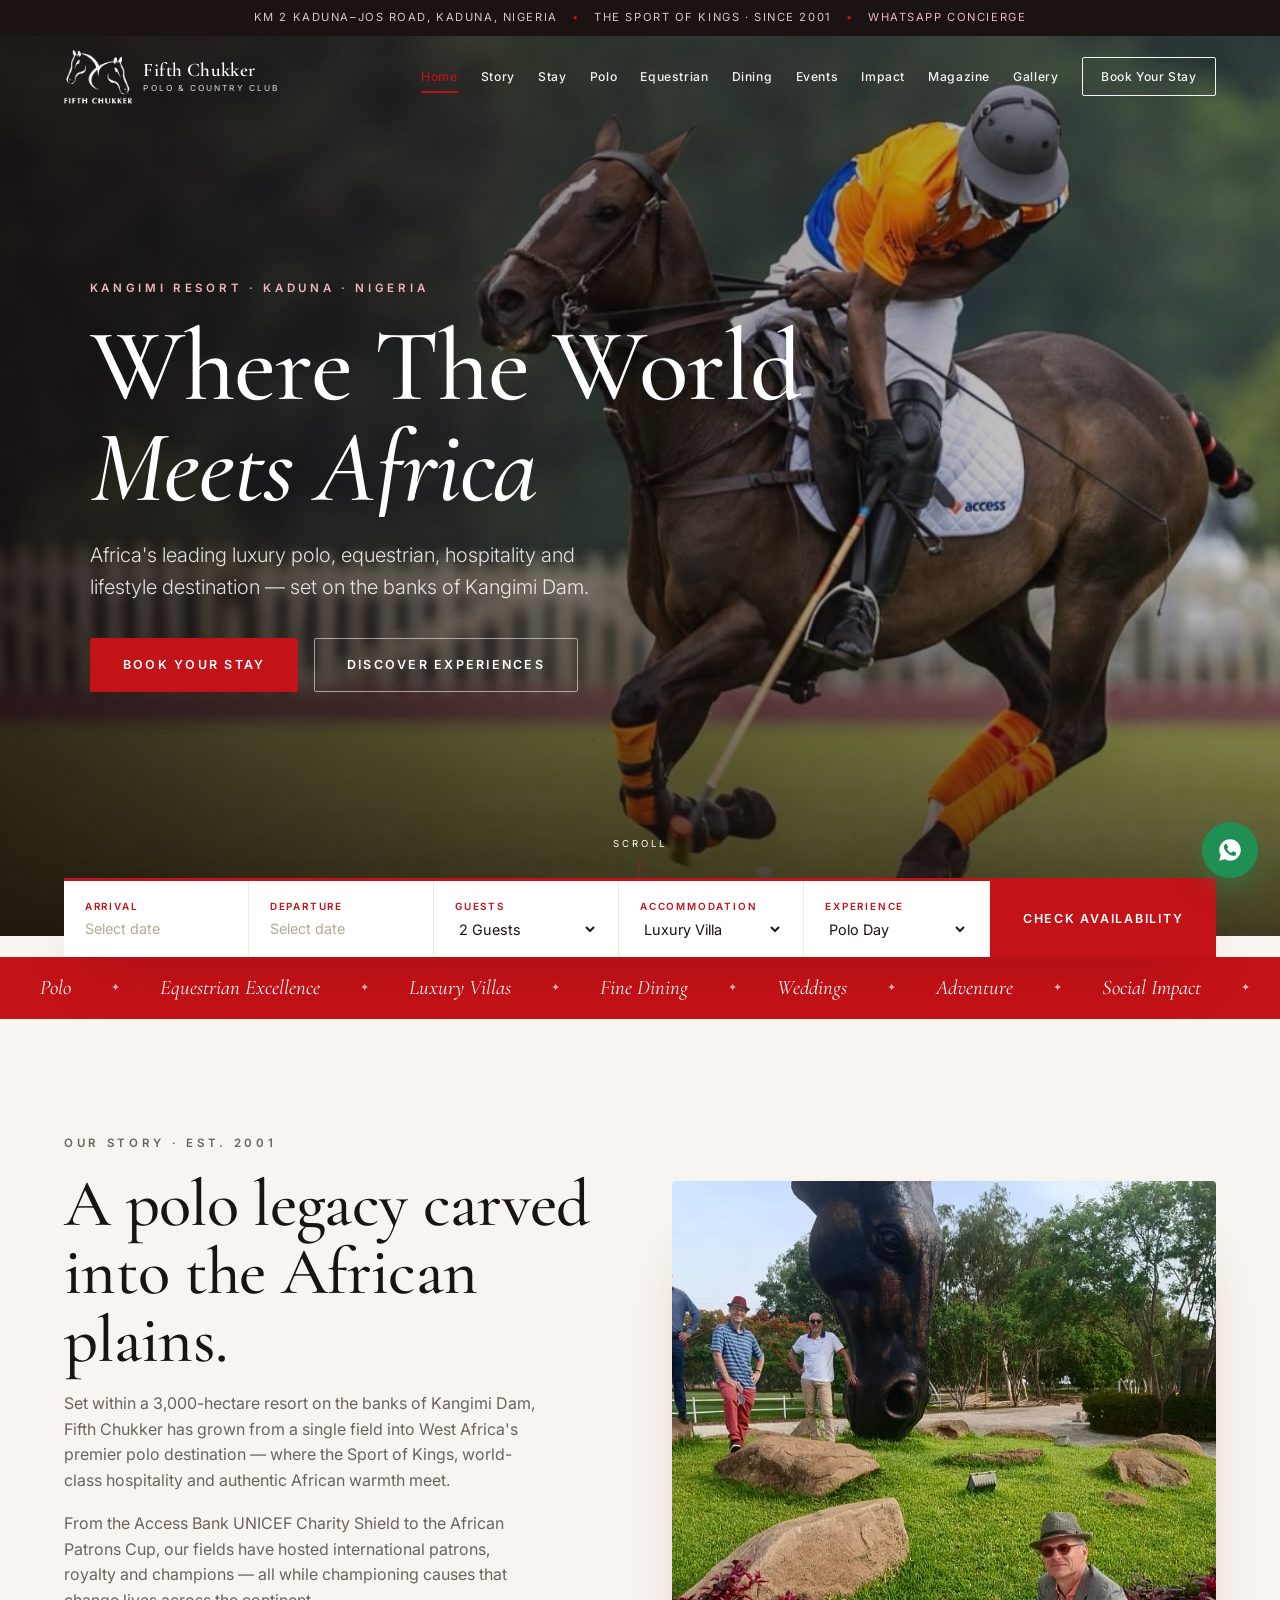
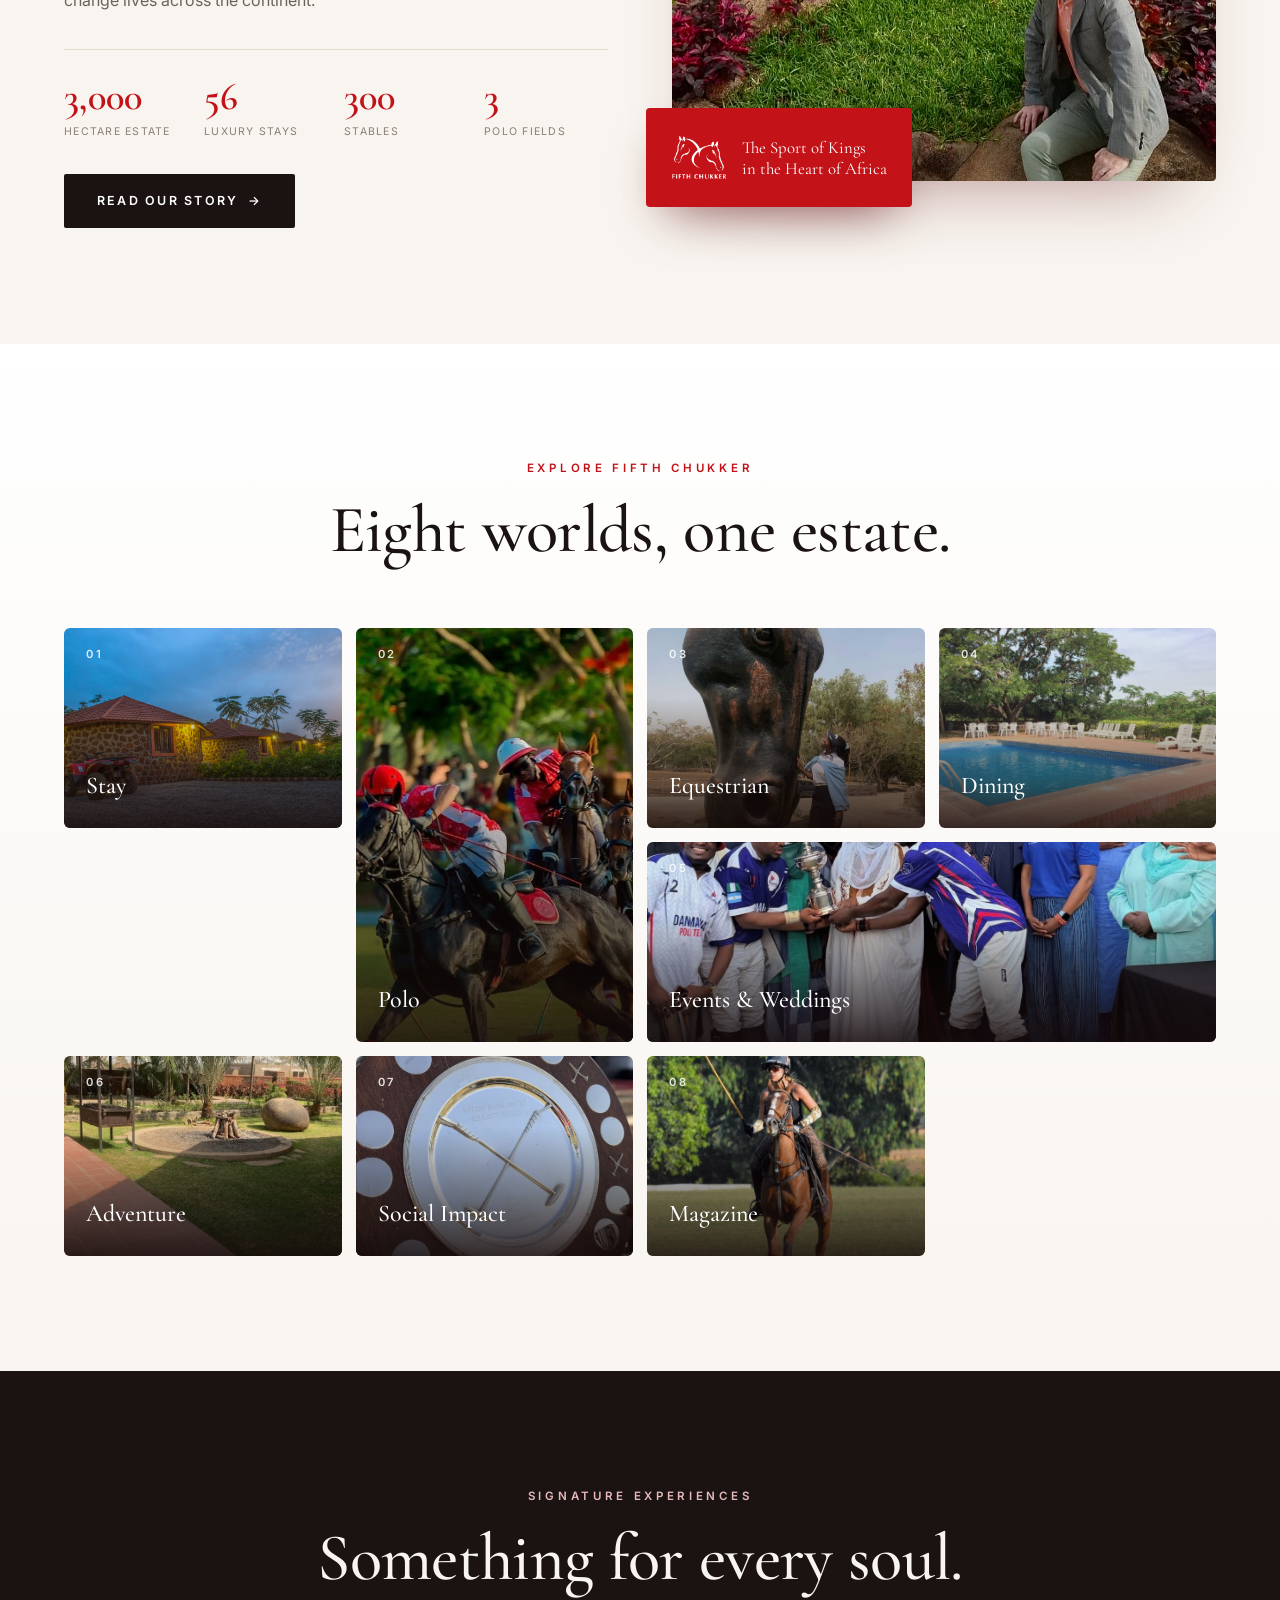
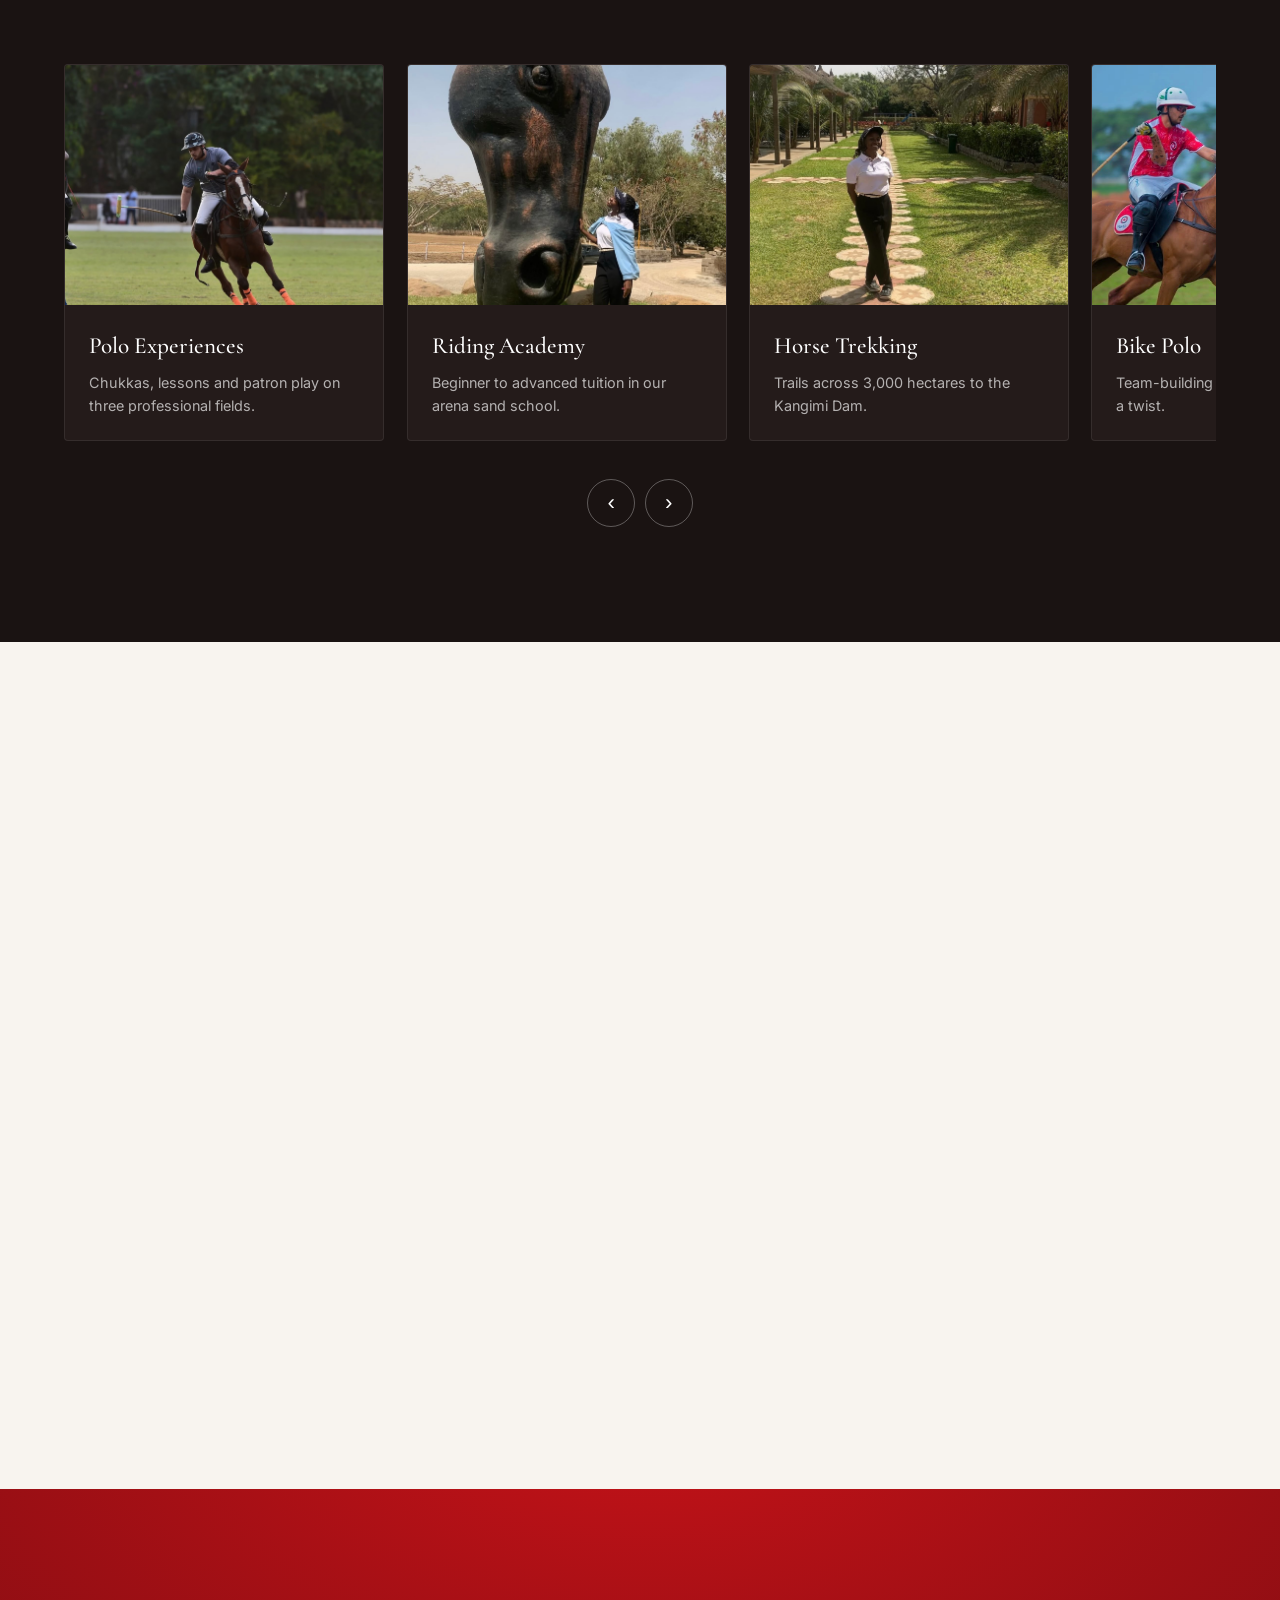
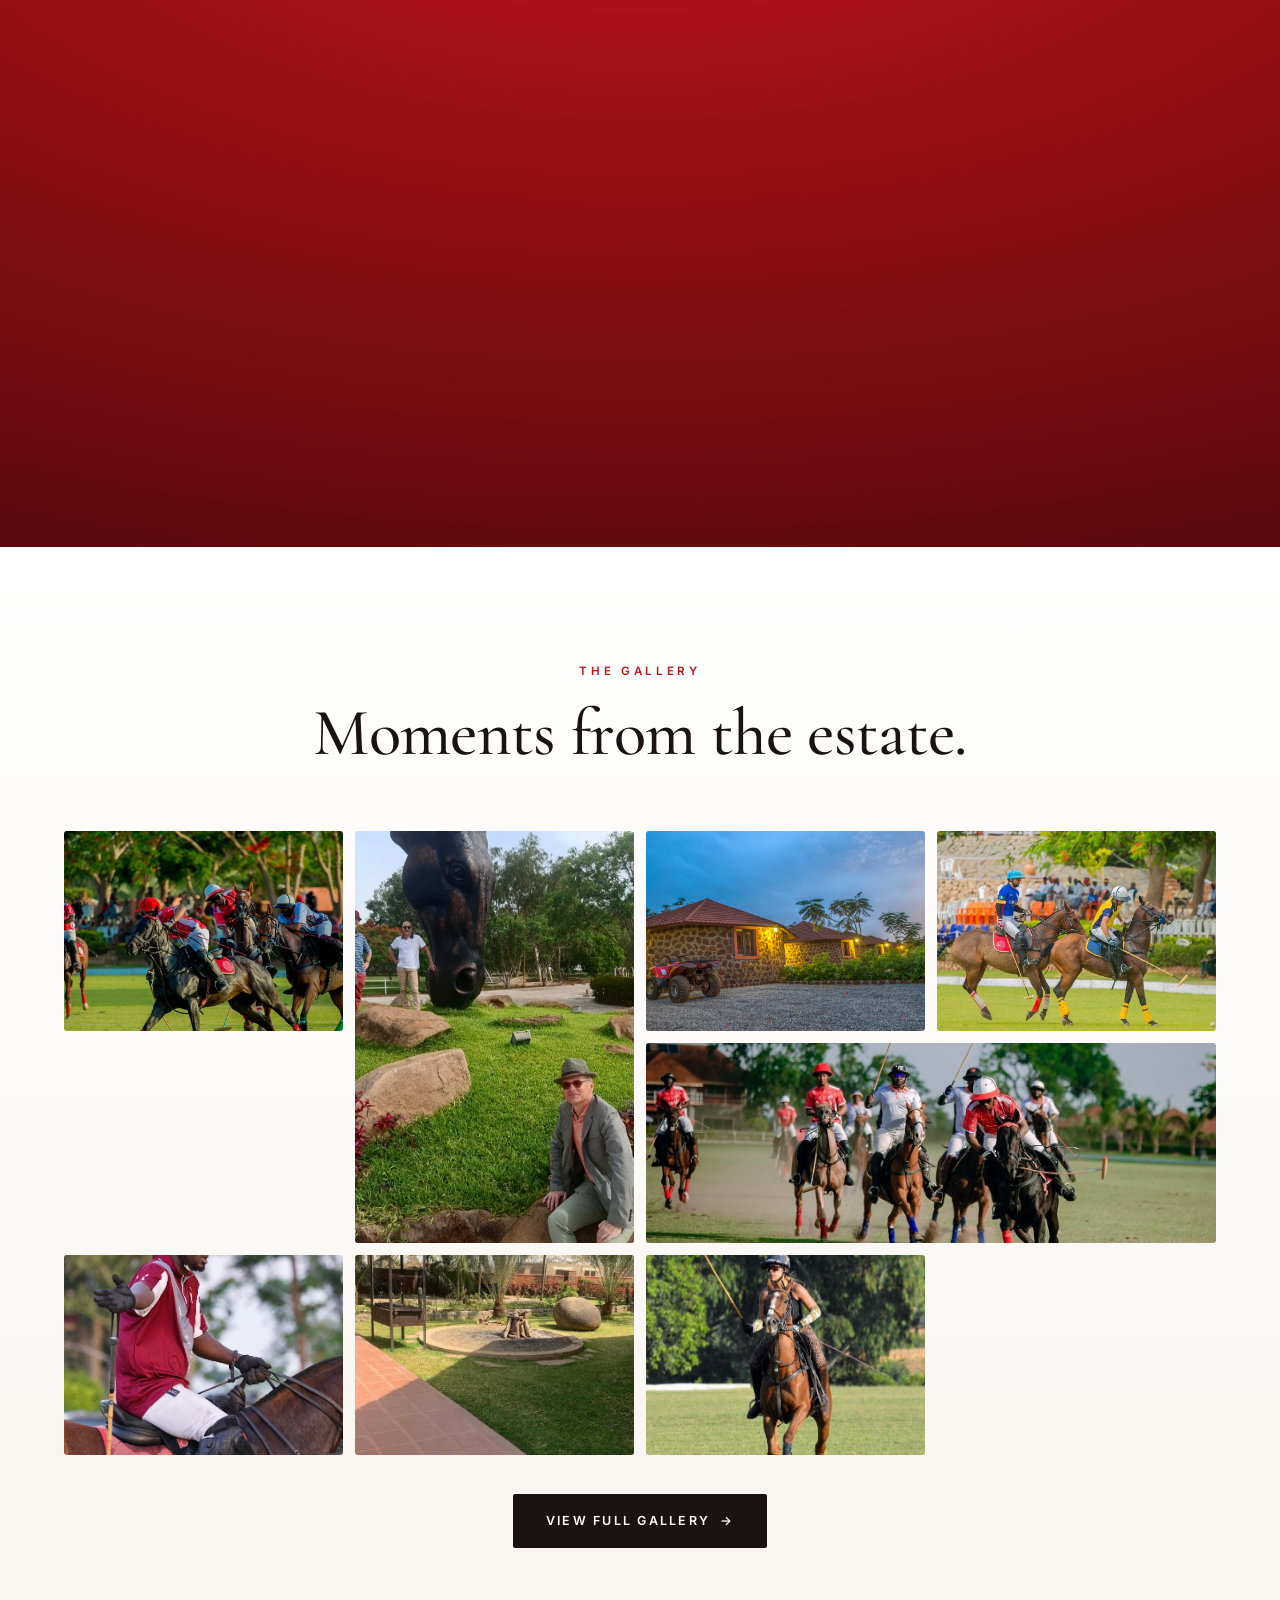
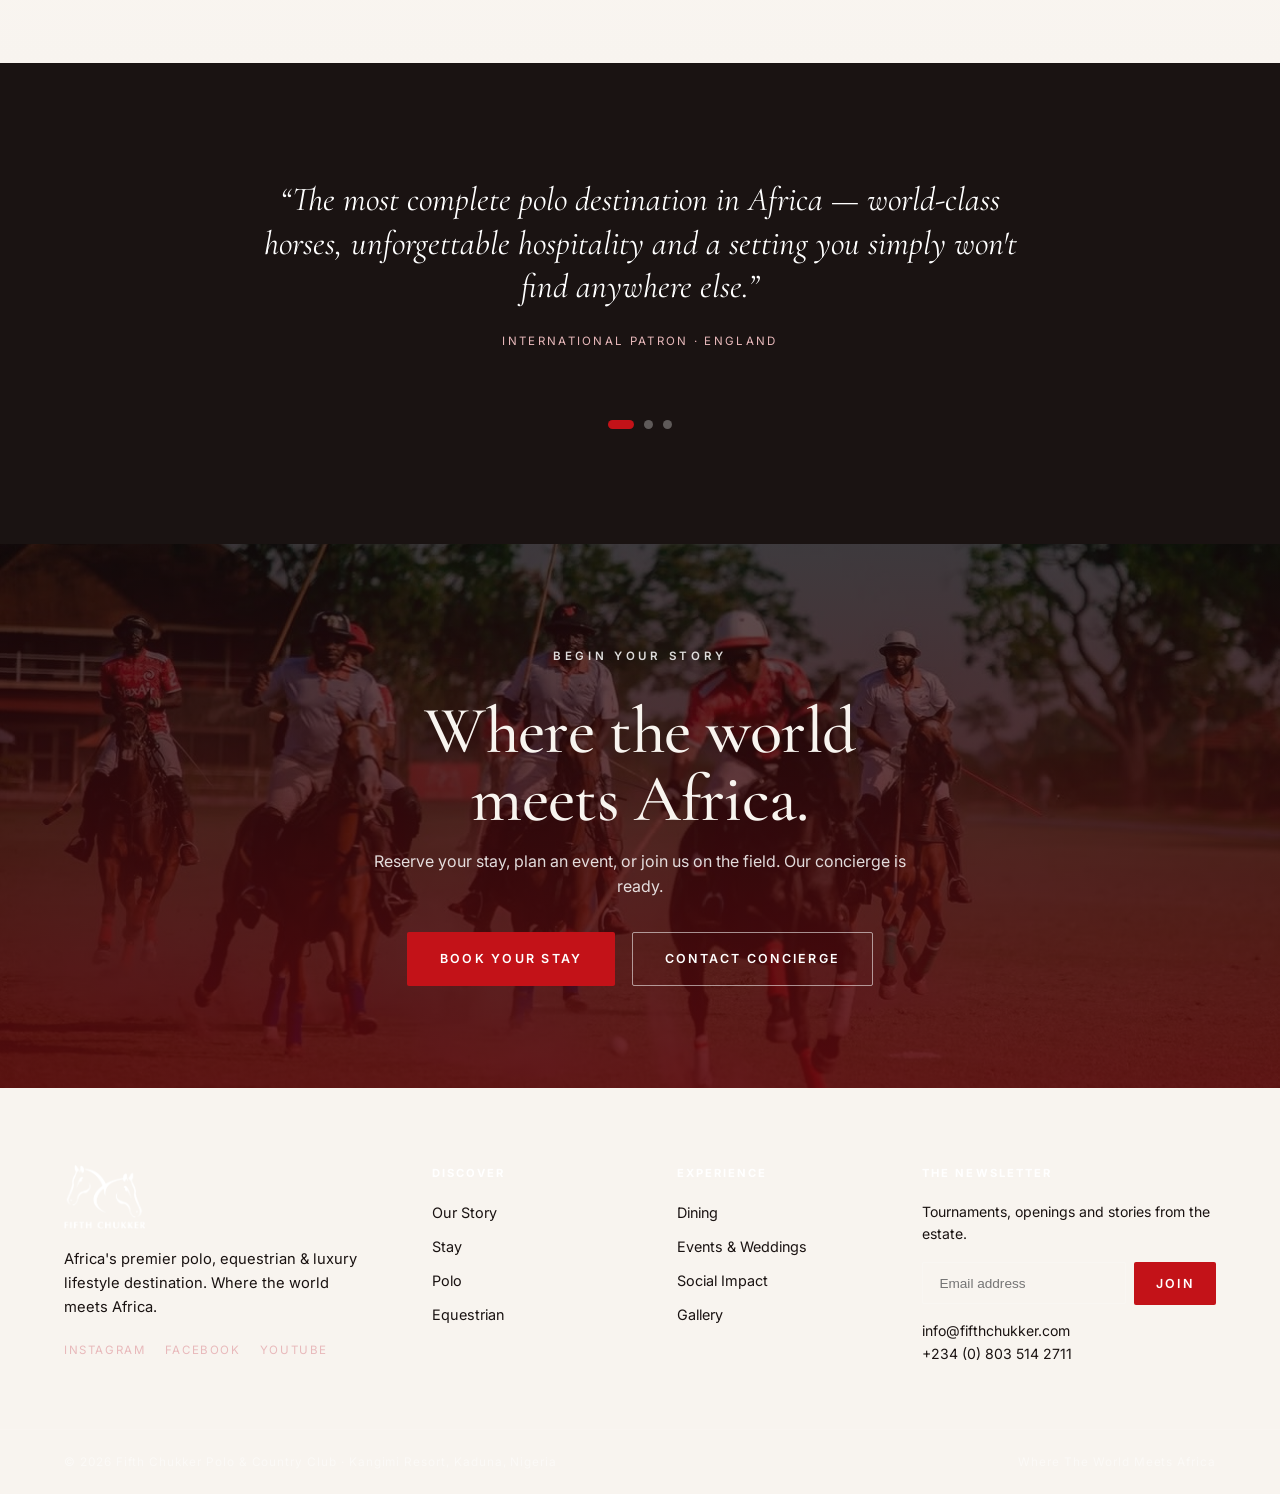
==== commit e6da49f3: "Mobile polish: compact layout, ~15% smaller type, tactile interactions - Fix empty image boxes: neut" ====
--- a/index.html
+++ b/index.html
@@ -47,8 +47,8 @@
 <!-- ============ BOOKING BAR ============ -->
 <section class="booking" id="booking">
   <form class="booking__bar" data-fake>
-    <div class="booking__field"><label>Arrival</label><input type="date" /></div>
-    <div class="booking__field"><label>Departure</label><input type="date" /></div>
+    <div class="booking__field"><label>Arrival</label><input type="text" placeholder="Select date" onfocus="this.type='date'" onblur="if(!this.value)this.type='text'" /></div>
+    <div class="booking__field"><label>Departure</label><input type="text" placeholder="Select date" onfocus="this.type='date'" onblur="if(!this.value)this.type='text'" /></div>
     <div class="booking__field"><label>Guests</label>
       <select><option>1 Guest</option><option selected>2 Guests</option><option>3 Guests</option><option>4 Guests</option><option>5+ Guests</option></select></div>
     <div class="booking__field"><label>Accommodation</label>
--- a/styles.css
+++ b/styles.css
@@ -419,3 +419,68 @@
   html{scroll-behavior:auto}
   .hero__title .word{opacity:1;transform:none}
 }
+
+/* =========================================================
+   v2 — image-box reliability, interactivity & mobile polish
+   ========================================================= */
+
+/* 1) GUARANTEE photos render in image boxes.
+   Remove the forced stacking context + negative z-index that could
+   hide the background image on some browsers. */
+.ecard,.dcard{isolation:auto;border-radius:6px}
+.ecard::before,.dcard::before{z-index:0}
+.ecard__index,.ecard__go{z-index:1}
+.ecard__title{position:relative;z-index:1}
+.dcard__body{position:relative;z-index:1}
+.booking__field input::placeholder{color:#b3a89c;opacity:1}
+
+/* 2) Modern tactile interactivity (works on touch + mouse) */
+*{-webkit-tap-highlight-color:transparent}
+.btn{will-change:transform}
+.btn:active{transform:translateY(0) scale(.96)}
+.card:active,.ecard:active,.dcard:active,.xcard:active,.pillar:active,.gitem:active,.scard:active{transform:scale(.985)}
+.chip:active,.nav__cta:active{transform:scale(.94)}
+.ecard,.gitem,.card,.pillar{cursor:pointer}
+
+/* =========================================================
+   MOBILE — compact, cleaner, no empty grid holes
+   ========================================================= */
+@media(max-width:768px){
+  html{font-size:90%}                              /* ~10% smaller type */
+  .section,.section--dark,.section--brand{padding:3.4rem 1.15rem}
+  .section__head{margin-bottom:1.9rem}
+  .section__lede{font-size:.98rem}
+  /* uniform grids — neutralise spans so every cell is filled */
+  .ecard--tall{grid-row:span 1}
+  .ecard--wide{grid-column:span 1}
+  .g-tall{grid-row:span 1}
+  .g-wide{grid-column:span 1}
+  .mosaic{grid-auto-rows:150px;gap:10px}
+  .ggrid{grid-auto-rows:140px;gap:8px}
+  .dcard--lg{min-height:240px}
+  .marquee span{font-size:1.05rem}
+  .booking__bar{box-shadow:0 18px 40px -24px rgba(90,10,14,.4)}
+  .feature__text p,.split__text p{max-width:none}
+}
+
+@media(max-width:480px){
+  html{font-size:85%}                              /* ~15% smaller type */
+  .topbar{padding:.5rem .9rem}
+  .topbar__dot{display:none}
+  .hero{min-height:540px}
+  .phero{min-height:360px}
+  .booking{margin-top:-2.6rem}
+  .booking__bar{grid-template-columns:1fr 1fr}
+  .booking__field{padding:.85rem 1rem}
+  .mosaic{grid-template-columns:1fr 1fr;grid-auto-rows:128px;gap:8px}
+  .ecard{padding:1rem;border-radius:7px}
+  .ecard__title{font-size:1.22rem}
+  .ecard__index{top:.85rem;left:1rem}
+  .ggrid{grid-template-columns:1fr 1fr;grid-auto-rows:128px}
+  .card img{height:180px}
+  .rail{gap:1rem}
+  .xcard{flex-basis:80vw}
+  .stats{gap:1rem}
+  .metrics{gap:1.4rem 1rem}
+  .footer__top{gap:2rem}
+}
